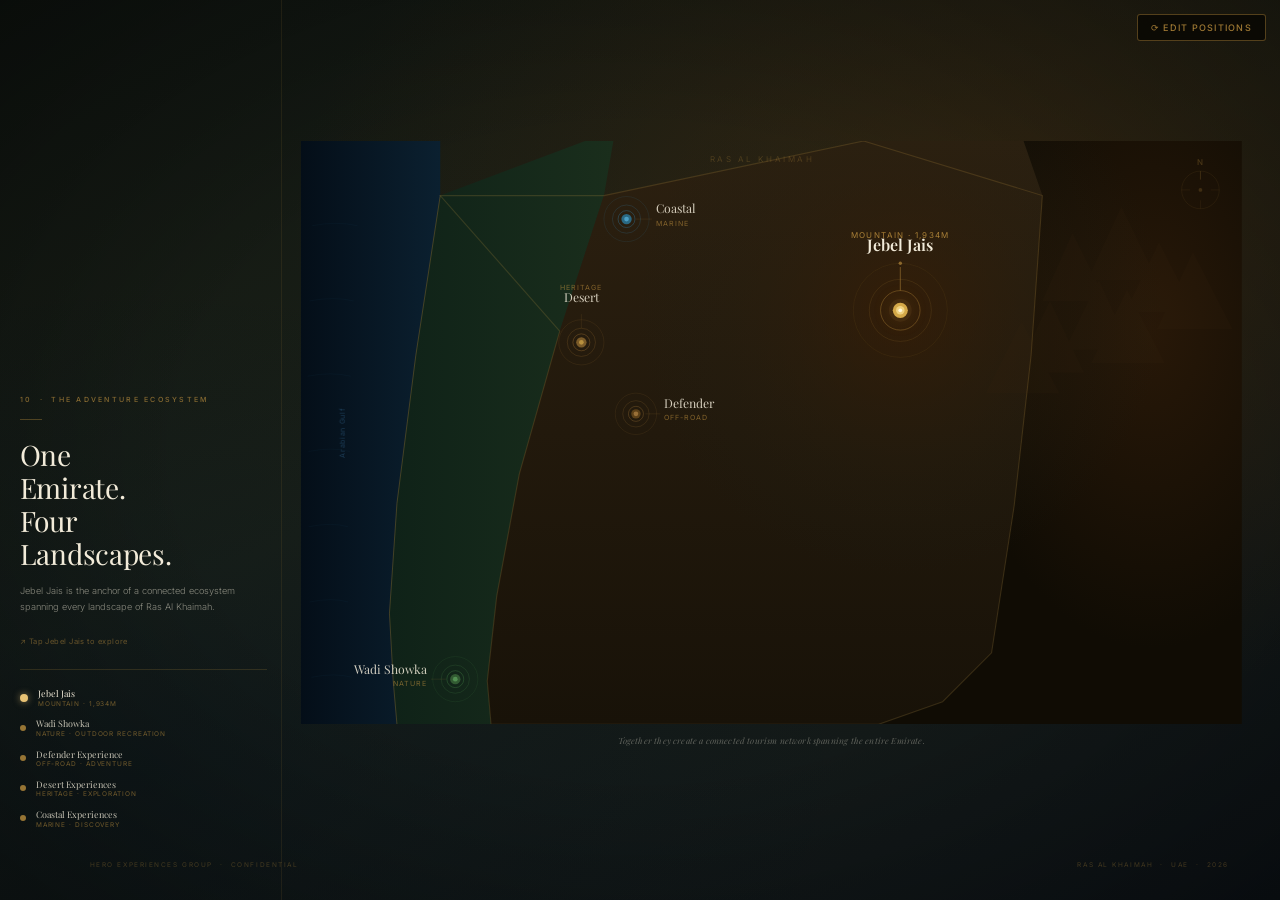
==== sample-slide-10.html @ 0b4989c5 "Slide 10: move map image to background so main branch lines render on top" ====
<!DOCTYPE html>
<html lang="en">
<head>
<meta charset="UTF-8">
<meta name="viewport" content="width=1920">
<title>Slide 10 — The Adventure Ecosystem · Interactive</title>
<link rel="preconnect" href="https://fonts.googleapis.com">
<link href="https://fonts.googleapis.com/css2?family=Playfair+Display:ital,wght@0,400;0,600;1,400&family=Inter:wght@300;400;500&display=swap" rel="stylesheet">
<style>
*, *::before, *::after { box-sizing: border-box; margin: 0; padding: 0; }
:root { --bone:#F2EBD9; --gold:#C49540; --gold-hi:#E8C274; }
html, body { width:100%; height:100%; overflow:hidden; background:#10150D; }

/* ── SLIDE SHELL ── */
.slide {
  position:relative; width:100vw; height:100vh;
  display:grid; grid-template-columns:22% 1fr; overflow:hidden;
}
.slide-bg {
  position:absolute; inset:0;
  background:
    radial-gradient(ellipse at 78% 26%, rgba(70,40,10,.55) 0%, transparent 50%),
    radial-gradient(ellipse at 10% 85%, rgba(6,18,28,.5)   0%, transparent 45%),
    linear-gradient(155deg,#0F1410 0%,#1B2118 45%,#0D1318 100%);
}
.slide-vignette {
  position:absolute; inset:0;
  background:radial-gradient(ellipse at 50% 50%, transparent 50%, rgba(0,0,0,.38) 100%);
  pointer-events:none;
}

/* ── LEFT PANEL ── */
.panel-left {
  position:relative; z-index:3;
  display:flex; flex-direction:column; justify-content:flex-end;
  padding:0 5% 8vh 7%;
  border-right:1px solid rgba(196,149,64,.1);
}
.slide-eyebrow { font:500 clamp(7px,.55vw,10px)/1 'Inter',sans-serif; letter-spacing:.32em; text-transform:uppercase; color:rgba(196,149,64,.65); margin-bottom:clamp(12px,1.8vh,22px); }
.rule { width:22px; height:1px; background:rgba(196,149,64,.35); margin-bottom:clamp(14px,2vh,26px); }
.panel-headline { font:400 clamp(18px,2.2vw,40px)/1.18 'Playfair Display',serif; letter-spacing:-.01em; color:var(--bone); margin-bottom:clamp(10px,1.4vh,18px); }
.panel-body { font:300 clamp(8.5px,.72vw,12.5px)/1.72 'Inter',sans-serif; color:rgba(242,235,217,.52); max-width:220px; margin-bottom:clamp(16px,2.4vh,34px); }
.hint { font:400 clamp(7.5px,.56vw,10.5px)/1.5 'Inter',sans-serif; letter-spacing:.06em; color:rgba(196,149,64,.48); margin-bottom:clamp(16px,2.4vh,32px); transition:opacity .6s; }
.hint.hidden { opacity:0; pointer-events:none; }
.legend { border-top:1px solid rgba(196,149,64,.18); padding-top:clamp(14px,2vh,26px); display:flex; flex-direction:column; gap:clamp(8px,1.2vh,14px); }
.legend-item { display:flex; align-items:center; gap:10px; }
.legend-dot { width:6px; height:6px; border-radius:50%; flex-shrink:0; background:var(--gold); opacity:.75; }
.legend-dot.anchor { width:8px; height:8px; background:var(--gold-hi); box-shadow:0 0 7px rgba(232,194,116,.55); opacity:1; }
.legend-name { font:400 clamp(9px,.68vw,12px)/1.2 'Playfair Display',serif; color:rgba(242,235,217,.82); display:block; }
.legend-sub  { font:400 clamp(6.5px,.48vw,8.5px)/1 'Inter',sans-serif; letter-spacing:.14em; text-transform:uppercase; color:rgba(196,149,64,.55); display:block; margin-top:2px; }
.legend-item.anchor .legend-name { color:var(--bone); }

/* ── MAP PANEL ── */
.panel-map { position:relative; z-index:3; display:flex; flex-direction:column; align-items:center; justify-content:center; padding:2.5vh 3vw 4vh 1.5vw; gap:1.5vh; }
.map-svg { width:100%; height:auto; max-height:86vh; }
.map-caption { font:italic 400 clamp(8.5px,.65vw,12px)/1 'Playfair Display',serif; color:rgba(242,235,217,.35); text-align:center; letter-spacing:.02em; transition:opacity .5s; }
.map-caption.dim { opacity:0; }

/* ── FOOTER ── */
.slide-footer { position:absolute; bottom:3.5vh; left:7%; right:4%; display:flex; justify-content:space-between; z-index:5; }
.footer-meta { font:400 clamp(6.5px,.48vw,9px)/1 'Inter',sans-serif; letter-spacing:.24em; text-transform:uppercase; color:rgba(196,149,64,.3); }

/* ── SVG STATE SYSTEM ── */
.main-line {
  fill:none; stroke-width:1.4; stroke-dasharray:6 9;
  transition:opacity .5s ease; opacity:0; pointer-events:none;
}
#mapSvg[data-state="main"]    .main-line { opacity:1; }
#mapSvg[data-state^="sub"]    .main-line { opacity:.25; }

.sub-line {
  fill:none; stroke:var(--gold); stroke-width:1.2; stroke-dasharray:4 7;
  transition:opacity .4s; opacity:0; pointer-events:none;
}
#mapSvg[data-state="sub-coastal"]  #subg-coastal  .sub-line { opacity:.72; }
#mapSvg[data-state="sub-desert"]   #subg-desert   .sub-line { opacity:.72; }
#mapSvg[data-state="sub-defender"] #subg-defender .sub-line { opacity:.72; }
#mapSvg[data-state="sub-wadi"]     #subg-wadi     .sub-line { opacity:.72; }

.sub-node { opacity:0; transition:opacity .4s; }
#mapSvg[data-state="sub-coastal"]  #snodes-coastal  .sub-node { opacity:1; }
#mapSvg[data-state="sub-desert"]   #snodes-desert   .sub-node { opacity:1; }
#mapSvg[data-state="sub-defender"] #snodes-defender .sub-node { opacity:1; }
#mapSvg[data-state="sub-wadi"]     #snodes-wadi     .sub-node { opacity:1; }

/* Cards revealed via JS-added .revealed class (timed after icons / sub-lines) */
.loc-card { opacity:0; pointer-events:none; transition:opacity .45s ease; overflow:visible; }
.loc-card.revealed { opacity:1; pointer-events:all; }
.act-card { opacity:0; pointer-events:none; transition:opacity .45s ease; overflow:visible; }
.act-card.revealed { opacity:1; pointer-events:all; }

.node { cursor:pointer; }
.node:hover .node-core { filter:brightness(1.3); }

@keyframes pulse-outer { 0%,100%{ r:50; opacity:.08; } 50%{ r:60; opacity:.03; } }
@keyframes pulse-mid   { 0%,100%{ r:33; opacity:.17; } 50%{ r:40; opacity:.09; } }
#mapSvg[data-state="resting"] .jj-pulse-outer { animation:pulse-outer 2.4s ease-in-out infinite; }
#mapSvg[data-state="resting"] .jj-pulse-mid   { animation:pulse-mid   2.4s ease-in-out infinite .35s; }
#mapSvg:not([data-state="resting"]) .jj-pulse-outer,
#mapSvg:not([data-state="resting"]) .jj-pulse-mid { animation:none; }

.map-dim { fill:rgba(0,0,0,0); transition:fill .5s; pointer-events:none; }
#mapSvg[data-state^="sub"] .map-dim { fill:rgba(0,0,0,.16); }

/* ── CARD STYLES ──
   Level-1 loc cards: 165×220 svg units, image 110px
   Level-2 act cards: 140×186 svg units, image 96px
   Both use 3:4 portrait ratio — large image block on top
── */
.card-wrap {
  width:100%; height:100%;
  background:rgba(14,10,5,.92);
  border:1px solid rgba(196,149,64,.2);
  border-radius:3px; overflow:hidden;
  cursor:pointer; display:flex; flex-direction:column;
  backdrop-filter:blur(10px);
  box-shadow:0 6px 32px rgba(0,0,0,.6);
  font-family:'Inter',sans-serif;
}
.card-wrap:hover { border-color:rgba(196,149,64,.5); }
/* Image block — tall, fills ~50% of card */
.card-img {
  width:100%; flex-shrink:0;
  background:linear-gradient(160deg, var(--img-a,#1a2a1a) 0%, var(--img-b,#0a1a2a) 100%);
  position:relative; overflow:hidden;
}
/* Crosshatch texture on placeholder */
.card-img::before {
  content:''; position:absolute; inset:0;
  background:repeating-linear-gradient(
    45deg, rgba(255,255,255,.025) 0, rgba(255,255,255,.025) 1px,
    transparent 1px, transparent 9px
  );
}
.card-img::after {
  content:'IMAGE'; position:absolute; inset:0;
  display:flex; align-items:center; justify-content:center;
  font:500 7px/1 'Inter',sans-serif; letter-spacing:.25em; color:rgba(255,255,255,.12);
}
.card-body { padding:7px 10px 8px; flex:1; display:flex; flex-direction:column; gap:3px; }
.card-title { font:400 11.5px/1.25 'Playfair Display',serif; color:rgba(242,235,217,.92); }
.card-type  { font:500 7px/1 'Inter',sans-serif; letter-spacing:.15em; text-transform:uppercase; color:rgba(196,149,64,.68); }
.card-desc  { font:300 9px/1.55 'Inter',sans-serif; color:rgba(242,235,217,.48); margin-top:3px; flex:1; }

/* Act (sub) cards — same structure, slightly tighter */
.acard-wrap {
  width:100%; height:100%;
  background:rgba(12,8,4,.93);
  border:1px solid rgba(196,149,64,.17);
  border-radius:3px; overflow:hidden;
  display:flex; flex-direction:column;
  cursor:pointer;
  backdrop-filter:blur(10px);
  box-shadow:0 4px 22px rgba(0,0,0,.5);
}
.acard-wrap:hover { border-color:rgba(196,149,64,.44); }
.acard-img {
  width:100%; flex-shrink:0;
  background:linear-gradient(160deg, var(--img-a,#161e16) 0%, var(--img-b,#0c1620) 100%);
  position:relative; overflow:hidden;
}
.acard-img::before {
  content:''; position:absolute; inset:0;
  background:repeating-linear-gradient(
    -45deg, rgba(255,255,255,.02) 0, rgba(255,255,255,.02) 1px,
    transparent 1px, transparent 8px
  );
}
.acard-img::after {
  content:'IMAGE'; position:absolute; inset:0;
  display:flex; align-items:center; justify-content:center;
  font:500 6.5px/1 'Inter',sans-serif; letter-spacing:.25em; color:rgba(255,255,255,.1);
}
.acard-body { padding:6px 9px 7px; flex:1; display:flex; flex-direction:column; gap:2px; }
.acard-title { font:400 10px/1.25 'Playfair Display',serif; color:rgba(242,235,217,.9); }
.acard-sub   { font:300 7px/1 'Inter',sans-serif; letter-spacing:.11em; color:rgba(196,149,64,.58); text-transform:uppercase; }

/* ── EDIT MODE PANEL ── */
.edit-toggle-btn {
  position:fixed; top:14px; right:14px; z-index:9998;
  background:rgba(10,8,4,.88); border:1px solid rgba(196,149,64,.4); border-radius:3px;
  color:rgba(196,149,64,.8); cursor:pointer;
  font:500 9px/1 'Inter',sans-serif; letter-spacing:.14em; text-transform:uppercase;
  padding:8px 13px; backdrop-filter:blur(6px); transition:all .2s;
}
.edit-toggle-btn:hover { background:rgba(196,149,64,.15); color:rgba(196,149,64,1); }
.edit-toggle-btn.active { background:rgba(196,149,64,.22); border-color:rgba(196,149,64,.85); color:rgba(232,194,116,.95); }

.edit-panel {
  position:fixed; bottom:16px; right:16px; z-index:9999;
  width:268px; display:none; flex-direction:column;
  background:rgba(10,7,3,.96); border:1px solid rgba(196,149,64,.3); border-radius:4px;
  box-shadow:0 10px 48px rgba(0,0,0,.75); font-family:'Inter',sans-serif; overflow:hidden;
}
.edit-panel.open { display:flex; }
.ep-head {
  background:rgba(196,149,64,.1); border-bottom:1px solid rgba(196,149,64,.18);
  padding:9px 12px; display:flex; align-items:center; justify-content:space-between;
}
.ep-title { font:500 10px/1 'Inter',sans-serif; letter-spacing:.15em; text-transform:uppercase; color:rgba(196,149,64,.9); }
.ep-close  { background:none; border:none; color:rgba(196,149,64,.5); cursor:pointer; font-size:17px; line-height:1; padding:0; }
.ep-close:hover { color:rgba(196,149,64,1); }
.ep-tabs { display:flex; gap:3px; padding:7px 9px; border-bottom:1px solid rgba(196,149,64,.1); flex-wrap:wrap; }
.ep-tab {
  background:rgba(196,149,64,.07); border:1px solid rgba(196,149,64,.18); border-radius:2px;
  color:rgba(196,149,64,.6); cursor:pointer;
  font:500 8px/1 'Inter',sans-serif; letter-spacing:.1em; text-transform:uppercase;
  padding:5px 8px; transition:all .18s;
}
.ep-tab:hover  { background:rgba(196,149,64,.18); color:rgba(196,149,64,1); }
.ep-tab.active { background:rgba(196,149,64,.22); border-color:rgba(196,149,64,.65); color:rgba(232,194,116,.95); }
.ep-help { padding:5px 12px 0; font:300 8px/1.5 'Inter',sans-serif; color:rgba(196,149,64,.4); }
.ep-list { padding:6px 10px; max-height:210px; overflow-y:auto; display:flex; flex-direction:column; gap:2px; }
.ep-row {
  display:flex; align-items:center; gap:8px; padding:4px 3px;
  border-radius:2px; cursor:grab; transition:background .15s;
}
.ep-row:hover { background:rgba(196,149,64,.07); }
.ep-row.dragging { background:rgba(196,149,64,.14); cursor:grabbing; outline:1px solid rgba(196,149,64,.5); }
.ep-label { font:300 9px/1 'Inter',sans-serif; color:rgba(242,235,217,.65); flex:1; white-space:nowrap; overflow:hidden; text-overflow:ellipsis; }
.ep-xy { font:500 9px/1 'Inter',monospace; color:rgba(232,194,116,.9); background:rgba(196,149,64,.1); border-radius:2px; padding:3px 6px; flex-shrink:0; min-width:90px; text-align:right; }
.ep-row.dragging .ep-xy { color:#FFF6D8; background:rgba(196,149,64,.25); }
.ep-actions { padding:7px 9px; border-top:1px solid rgba(196,149,64,.1); display:flex; gap:5px; }
.ep-btn {
  flex:1; padding:6px; background:rgba(196,149,64,.1); border:1px solid rgba(196,149,64,.28);
  border-radius:2px; color:rgba(196,149,64,.8); cursor:pointer;
  font:500 8px/1 'Inter',sans-serif; letter-spacing:.12em; text-transform:uppercase; transition:all .2s;
}
.ep-btn:hover { background:rgba(196,149,64,.22); color:rgba(196,149,64,1); }
.ep-btn.ok { background:rgba(60,140,60,.18); border-color:rgba(80,200,80,.35); color:rgba(130,220,130,.9); }
/* Show dashed outline on cards in edit mode */
#mapSvg[data-edit="true"] .card-wrap,
#mapSvg[data-edit="true"] .acard-wrap { outline:1px dashed rgba(196,149,64,.35) !important; }

/* ── ICON POPUPS (scale-pop choreography) ── */
.loc-icon { opacity:0; pointer-events:none; overflow:visible; }
.loc-icon .icon-pop {
  transform:scale(0); transform-origin:50% 100%;
  transition:transform .45s cubic-bezier(.34,1.56,.64,1);
}
.loc-icon.popped { opacity:1; pointer-events:all; }
.loc-icon.popped .icon-pop { transform:scale(1); }
/* In sub states, icons stay hidden */
#mapSvg[data-state^="sub"] .loc-icon { opacity:0 !important; pointer-events:none; }
/* In edit mode, force icons full-size & visible for dragging */
#mapSvg[data-edit="true"] .loc-icon .icon-pop { transform:scale(1) !important; }
.icon-pop {
  width:100%; height:100%;
  display:flex; flex-direction:column; align-items:center; gap:5px;
  cursor:pointer; font-family:'Inter',sans-serif;
}
.icon-disc {
  width:62px; height:62px; border-radius:50%;
  background:rgba(12,8,3,.85); border:1px solid rgba(196,149,64,.4);
  box-shadow:0 4px 22px rgba(0,0,0,.55);
  display:flex; align-items:center; justify-content:center;
  overflow:hidden; backdrop-filter:blur(6px);
  transition:border-color .2s, transform .2s;
}
.icon-pop:hover .icon-disc { border-color:rgba(232,194,116,.95); transform:scale(1.06); }
.icon-disc img { width:78%; height:78%; object-fit:contain; }
.icon-disc.placeholder::after {
  content:'?'; font:400 22px 'Playfair Display',serif; color:rgba(196,149,64,.4);
}
.icon-cap {
  font:500 8px/1 'Inter',sans-serif; letter-spacing:.14em; text-transform:uppercase;
  color:rgba(242,235,217,.78); white-space:nowrap; text-shadow:0 1px 4px rgba(0,0,0,.8);
}
</style>
</head>
<body>
<div class="slide">
  <div class="slide-bg"></div>
  <div class="slide-vignette"></div>

  <!-- LEFT PANEL -->
  <div class="panel-left">
    <p class="slide-eyebrow">10 &thinsp;·&thinsp; The Adventure Ecosystem</p>
    <div class="rule"></div>
    <h1 class="panel-headline">One<br>Emirate.<br>Four<br>Landscapes.</h1>
    <p class="panel-body">Jebel Jais is the anchor of a connected ecosystem spanning every landscape of Ras Al Khaimah.</p>
    <p class="hint" id="hint">↗ Tap Jebel Jais to explore</p>
    <div class="legend">
      <div class="legend-item anchor">
        <div class="legend-dot anchor"></div>
        <div><span class="legend-name">Jebel Jais</span><span class="legend-sub">Mountain · 1,934m</span></div>
      </div>
      <div class="legend-item">
        <div class="legend-dot"></div>
        <div><span class="legend-name">Wadi Showka</span><span class="legend-sub">Nature · Outdoor Recreation</span></div>
      </div>
      <div class="legend-item">
        <div class="legend-dot"></div>
        <div><span class="legend-name">Defender Experience</span><span class="legend-sub">Off-Road · Adventure</span></div>
      </div>
      <div class="legend-item">
        <div class="legend-dot"></div>
        <div><span class="legend-name">Desert Experiences</span><span class="legend-sub">Heritage · Exploration</span></div>
      </div>
      <div class="legend-item">
        <div class="legend-dot"></div>
        <div><span class="legend-name">Coastal Experiences</span><span class="legend-sub">Marine · Discovery</span></div>
      </div>
    </div>
  </div>

  <!-- MAP PANEL -->
  <div class="panel-map">
  <!--
    viewBox 0 0 1000 620
    Nodes:  JJ(754,188) · Coastal(118,428) · Desert(348,408) · Defender(530,295) · Wadi(626,490)

    Card placement rules (every card verified against all non-parent node exclusion zones ±50px):
      JJ exclusion:       x:700-808, y:98-238
      Coastal exclusion:  x:68-168,  y:378-478
      Desert exclusion:   x:298-398, y:358-458
      Defender exclusion: x:480-580, y:245-345
      Wadi exclusion:     x:576-676, y:440-540

    Level-1 cards (165×220):
      Coastal  → (140,380)  — left edge x=140 > Coastal ring x=168; right edge 305 < Desert x=298 ✓
      Desert   → (170,290)  — x:170-335, Desert node x=348 > 335 ✓; Coastal node y=428 > 510 ✓
      Defender → (360,200)  — x:360-525, Desert x=348 < 360 ✓; Defender node x=530 > 525 ✓
      Wadi     → (654,410)  — x:654-819, Wadi node x=626 < 654 ✓; JJ y=188 < 410 ✓

    Level-2 cards (140×186) — 2×2 grid per location:
      Coastal:  grid (4,208)+(152,208)+(4,400)+(152,400)   → all x < 298 Desert ✓
      Desert:   d1(4,182) d2(152,182) d3(152,376) d4(4,480)
                d3 x=152>168 clears Coastal ✓; d4 y=480>478 clears Coastal ✓
      Defender: df1(148,88) df2(296,88) df3(148,282) df4(444,282)
                df3 x=148-288, Coastal x=118<148 ✓; df4 x=444-574, Wadi x=626>574 ✓
      Wadi:     w1(660,260) w2(808,260) w3(660,454) w4(808,454)
                w1/w2 y=260 > JJ exclusion y=238 ✓; x=660 > Defender x=580 ✓
  -->
  <svg id="mapSvg" class="map-svg" viewBox="0 0 1000 620"
       xmlns="http://www.w3.org/2000/svg" data-state="resting">
  <defs>
    <filter id="glow-xl" x="-100%" y="-100%" width="300%" height="300%">
      <feGaussianBlur stdDeviation="18" result="b"/>
      <feMerge><feMergeNode in="b"/><feMergeNode in="SourceGraphic"/></feMerge>
    </filter>
    <filter id="glow-lg" x="-70%" y="-70%" width="240%" height="240%">
      <feGaussianBlur stdDeviation="10" result="b"/>
      <feMerge><feMergeNode in="b"/><feMergeNode in="SourceGraphic"/></feMerge>
    </filter>

    <linearGradient id="g-sea" x1="0" y1="0" x2="1" y2="0">
      <stop offset="0%" stop-color="#040E18"/><stop offset="100%" stop-color="#0B2030"/>
    </linearGradient>
    <linearGradient id="g-coast" x1="0" y1="0" x2="1" y2="0">
      <stop offset="0%" stop-color="#0F2218"/><stop offset="100%" stop-color="#1A2E1C"/>
    </linearGradient>
    <linearGradient id="g-desert" x1="0" y1="0" x2="0" y2="1">
      <stop offset="0%" stop-color="#2C2010"/><stop offset="100%" stop-color="#181208"/>
    </linearGradient>
    <radialGradient id="g-mountain" cx="75%" cy="32%" r="55%">
      <stop offset="0%" stop-color="#281808"/><stop offset="100%" stop-color="#100C04"/>
    </radialGradient>
    <radialGradient id="g-jj-glow" cx="637" cy="180" r="280" gradientUnits="userSpaceOnUse">
      <stop offset="0%" stop-color="#3C1E04" stop-opacity=".6"/>
      <stop offset="100%" stop-color="#1B2118" stop-opacity="0"/>
    </radialGradient>

    <linearGradient id="gl-coast"    x1="346" y1="83"  x2="637" y2="180" gradientUnits="userSpaceOnUse">
      <stop offset="0%" stop-color="#C49540" stop-opacity=".2"/><stop offset="100%" stop-color="#C49540" stop-opacity=".76"/>
    </linearGradient>
    <linearGradient id="gl-desert"   x1="298" y1="214" x2="637" y2="180" gradientUnits="userSpaceOnUse">
      <stop offset="0%" stop-color="#C49540" stop-opacity=".24"/><stop offset="100%" stop-color="#C49540" stop-opacity=".76"/>
    </linearGradient>
    <linearGradient id="gl-defender" x1="356" y1="290" x2="637" y2="180" gradientUnits="userSpaceOnUse">
      <stop offset="0%" stop-color="#C49540" stop-opacity=".3"/><stop offset="100%" stop-color="#C49540" stop-opacity=".78"/>
    </linearGradient>
    <linearGradient id="gl-wadi"     x1="164" y1="572" x2="637" y2="180" gradientUnits="userSpaceOnUse">
      <stop offset="0%" stop-color="#C49540" stop-opacity=".26"/><stop offset="100%" stop-color="#C49540" stop-opacity=".78"/>
    </linearGradient>
  </defs>

  <!-- BACKGROUND MAP IMAGE (behind everything) -->
  <image href="Jebel jais map.jpg"
       x="0" y="0" width="1000" height="620"
       preserveAspectRatio="none"/>

  <!-- TERRAIN (drawn over the map — set opacity low or remove once real map is in) -->
  <path d="M 0,0 L 148,0 L 148,58 L 122,228 L 102,385 L 94,502 L 98,574 L 102,620 L 0,620 Z" fill="url(#g-sea)"/>
  <g opacity=".1" stroke="#2A6A90" stroke-width=".6" fill="none">
    <path d="M 12,90  Q 38,85  60,90"/><path d="M  9,170 Q 35,165 56,170"/>
    <path d="M  7,250 Q 32,245 53,250"/><path d="M  8,330 Q 33,325 52,330"/>
    <path d="M  8,410 Q 33,405 50,410"/><path d="M  9,490 Q 34,485 50,490"/>
    <path d="M 11,570 Q 36,565 54,570"/>
  </g>
  <path d="M 148,58 L 302,0 L 332,0 L 322,58 L 275,202 L 232,354 L 208,484 L 198,574 L 202,620 L 102,620 L 98,574 L 94,502 L 102,385 L 122,228 Z" fill="url(#g-coast)"/>
  <path d="M 322,58 L 598,0 L 768,0 L 788,58 L 776,228 L 758,388 L 734,544 L 682,596 L 614,620 L 202,620 L 198,574 L 208,484 L 232,354 L 275,202 L 322,58 Z" fill="url(#g-desert)"/>
  <path d="M 768,0 L 1000,0 L 1000,620 L 614,620 L 682,596 L 734,544 L 758,388 L 776,228 L 788,58 Z" fill="url(#g-mountain)"/>
  <g opacity=".14" fill="#3A2610">
    <polygon points="820,98  788,170 856,170"/><polygon points="872,70  836,148 910,148"/>
    <polygon points="912,108 876,182 950,182"/><polygon points="848,148 812,222 882,222"/>
    <polygon points="796,170 760,246 832,246"/><polygon points="878,158 840,236 918,236"/>
    <polygon points="948,118 910,200 990,200"/><polygon points="766,192 728,268 806,268"/>
  </g>
  <circle cx="637" cy="180" r="280" fill="url(#g-jj-glow)"/>
  <path d="M 148,58 L 322,58 L 598,0 L 788,58 L 776,228 L 758,388 L 734,544 L 682,596 L 614,620 L 202,620 L 198,574 L 208,484 L 232,354 L 275,202 Z"
        fill="none" stroke="rgba(196,149,64,.2)" stroke-width="1.2"/>
  <path d="M 148,58 L 122,228 L 102,385 L 94,502 L 98,574 L 102,620"
        fill="none" stroke="rgba(196,149,64,.3)" stroke-width="1"/>

  <!-- DIM OVERLAY -->
  <rect class="map-dim" x="0" y="0" width="1000" height="620"/>

  <!-- MAIN BRANCH LINES — JJ(637,180) → each node -->
  <g id="mainBranches">
    <path class="main-line" id="line-coastal"  stroke="url(#gl-coast)"    d="M 637,180 C 550,170 433,93  346,83"/>
    <path class="main-line" id="line-desert"   stroke="url(#gl-desert)"   d="M 637,180 C 535,183 400,211 298,214"/>
    <path class="main-line" id="line-defender" stroke="url(#gl-defender)" d="M 637,180 C 553,191 440,279 356,290"/>
    <path class="main-line" id="line-wadi"     stroke="url(#gl-wadi)"     d="M 637,180 C 495,219 306,533 164,572"/>
  </g>

  <!-- SUB-BRANCH PATHS (curved beziers, all verified to clear non-parent nodes) -->

  <!-- Sub-branch curves — new parent positions after map repositioning:
       Coastal(346,83) · Desert(298,214) · Defender(356,290) · Wadi(164,572)
       Entry points = nearest card edge to parent node.
  -->
  <g id="subg-coastal">
    <path class="sub-line" d="M 346,83 C 295,85 228,97  177,99"/>
    <path class="sub-line" d="M 346,83 C 372,88 408,126 434,131"/>
    <path class="sub-line" d="M 346,83 C 307,98 256,215 217,230"/>
    <path class="sub-line" d="M 346,83 C 397,101 466,242 517,260"/>
  </g>
  <g id="subg-desert">
    <path class="sub-line" d="M 298,214 C 259,203 208,117 169,106"/>
    <path class="sub-line" d="M 298,214 C 339,210 393,177 433,173"/>
    <path class="sub-line" d="M 298,214 C 316,227 340,331 358,344"/>
    <path class="sub-line" d="M 298,214 C 257,230 203,358 162,374"/>
  </g>
  <g id="subg-defender">
    <path class="sub-line" d="M 356,290 C 316,288 262,275 222,273"/>
    <path class="sub-line" d="M 356,290 C 401,283 460,229 505,222"/>
    <path class="sub-line" d="M 356,290 C 361,303 368,404 373,417"/>
    <path class="sub-line" d="M 356,290 C 415,302 493,402 551,414"/>
  </g>
  <g id="subg-wadi">
    <path class="sub-line" d="M 164,572 C 137,558 102,445  75,431"/>
    <path class="sub-line" d="M 164,572 C 175,539 189,274 199,241"/>
    <path class="sub-line" d="M 164,572 C 212,564 275,504 323,496"/>
    <path class="sub-line" d="M 164,572 C 236,568 331,532 403,528"/>
  </g>

  <!-- SUB-NODE DOTS (at connection endpoints, colour-coded per location) -->
  <!-- Sub-node dots at card entry points -->
  <g id="snodes-coastal">
    <circle class="sub-node" cx="177" cy="99"  r="4" fill="#4A9EC4"/>
    <circle class="sub-node" cx="434" cy="131" r="4" fill="#4A9EC4"/>
    <circle class="sub-node" cx="217" cy="230" r="4" fill="#4A9EC4"/>
    <circle class="sub-node" cx="517" cy="260" r="4" fill="#4A9EC4"/>
  </g>
  <g id="snodes-desert">
    <circle class="sub-node" cx="169" cy="106" r="4" fill="#B8903E"/>
    <circle class="sub-node" cx="433" cy="173" r="4" fill="#B8903E"/>
    <circle class="sub-node" cx="358" cy="344" r="4" fill="#B8903E"/>
    <circle class="sub-node" cx="162" cy="374" r="4" fill="#B8903E"/>
  </g>
  <g id="snodes-defender">
    <circle class="sub-node" cx="222" cy="273" r="4" fill="#9A7038"/>
    <circle class="sub-node" cx="505" cy="222" r="4" fill="#9A7038"/>
    <circle class="sub-node" cx="373" cy="417" r="4" fill="#9A7038"/>
    <circle class="sub-node" cx="551" cy="414" r="4" fill="#9A7038"/>
  </g>
  <g id="snodes-wadi">
    <circle class="sub-node" cx="75"  cy="431" r="4" fill="#529052"/>
    <circle class="sub-node" cx="199" cy="241" r="4" fill="#529052"/>
    <circle class="sub-node" cx="323" cy="496" r="4" fill="#529052"/>
    <circle class="sub-node" cx="403" cy="528" r="4" fill="#529052"/>
  </g>

  <!-- ═══════════════════════════════════════════════════
       LEVEL-1 LOCATION CARDS  (165×220, image 110px)
       Positions verified clear of all non-parent nodes.
       ═══════════════════════════════════════════════════ -->

  <!-- Coastal: x=140,y=380 → x:140-305 clears Desert(348) ✓, Coastal node x=118<140 ✓ -->
  <foreignObject class="loc-card" id="lcard-coastal" x="108" y="14" width="165" height="220" data-loc="coastal">
    <div xmlns="http://www.w3.org/1999/xhtml" class="card-wrap" style="--img-a:#0D2535;--img-b:#06181E;">
      <div class="card-img" style="height:110px;"></div>
      <div class="card-body">
        <p class="card-title">Coastal Experiences</p>
        <p class="card-type">Marine · Discovery</p>
        <p class="card-desc">Marine adventure, island exploration, and coastal discovery along RAK's shoreline.</p>
      </div>
    </div>
  </foreignObject>

  <!-- Desert: x=170,y=290 → x:170-335, Desert node x=348>335 ✓, Coastal node x=118<170 ✓ -->
  <foreignObject class="loc-card" id="lcard-desert" x="706" y="157" width="165" height="220" data-loc="desert">
    <div xmlns="http://www.w3.org/1999/xhtml" class="card-wrap" style="--img-a:#2A1A08;--img-b:#1A1205;">
      <div class="card-img" style="height:110px;"></div>
      <div class="card-body">
        <p class="card-title">Desert Experiences</p>
        <p class="card-type">Heritage · Exploration</p>
        <p class="card-desc">Ancient heritage and dramatic landscapes combining cultural discovery with adventure.</p>
      </div>
    </div>
  </foreignObject>

  <!-- Defender: x=360,y=200 → x:360-525, Desert x=348<360 ✓, Wadi x=626>525 ✓, JJ x=754>525 ✓ -->
  <foreignObject class="loc-card" id="lcard-defender" x="450" y="250" width="165" height="220" data-loc="defender">
    <div xmlns="http://www.w3.org/1999/xhtml" class="card-wrap" style="--img-a:#1E1408;--img-b:#281A0A;">
      <div class="card-img" style="height:110px;"></div>
      <div class="card-body">
        <p class="card-title">Defender Experience</p>
        <p class="card-type">Off-Road · Adventure</p>
        <p class="card-desc">One of the Middle East's premier off-road destinations built around the Defender.</p>
      </div>
    </div>
  </foreignObject>

  <!-- Wadi: x=654,y=410 → x:654-819, Wadi node x=626<654 ✓, JJ y=188<410 ✓ -->
  <foreignObject class="loc-card" id="lcard-wadi" x="209" y="398" width="165" height="207" data-loc="wadi">
    <div xmlns="http://www.w3.org/1999/xhtml" class="card-wrap" style="--img-a:#0E2010;--img-b:#0A1A0C;">
      <div class="card-img" style="height:110px;"></div>
      <div class="card-body">
        <p class="card-title">Wadi Showka</p>
        <p class="card-type">Nature · Recreation</p>
        <p class="card-desc">A natural sanctuary for hiking, outdoor recreation, and immersive nature experiences.</p>
      </div>
    </div>
  </foreignObject>

  <!-- ═══════════════════════════════════════════════════
       LEVEL-2 ACTIVITY CARDS  (140×186, image 96px)
       2×2 grid per location — all cleared of non-parent nodes.
       ═══════════════════════════════════════════════════ -->

  <!-- COASTAL 2×2 -->
  <g id="scards-coastal">
    <foreignObject class="act-card" id="sc-c1" x="37" y="6" width="140" height="186">
      <div xmlns="http://www.w3.org/1999/xhtml" class="acard-wrap" style="--img-a:#0D2535;--img-b:#06181E;">
        <div class="acard-img" style="height:96px;"></div>
        <div class="acard-body"><p class="acard-title">Coastal Events</p><p class="acard-sub">Signature experiences</p></div>
      </div>
    </foreignObject>
    <foreignObject class="act-card" id="sc-c2" x="434" y="38" width="140" height="186">
      <div xmlns="http://www.w3.org/1999/xhtml" class="acard-wrap" style="--img-a:#0A2030;--img-b:#061820;">
        <div class="acard-img" style="height:96px;"></div>
        <div class="acard-body"><p class="acard-title">Island Exploration</p><p class="acard-sub">Off-shore discovery</p></div>
      </div>
    </foreignObject>
    <foreignObject class="act-card" id="sc-c3" x="147" y="230" width="140" height="186">
      <div xmlns="http://www.w3.org/1999/xhtml" class="acard-wrap" style="--img-a:#061A28;--img-b:#041220;">
        <div class="acard-img" style="height:96px;"></div>
        <div class="acard-body"><p class="acard-title">Marine Adventure</p><p class="acard-sub">Water-based activities</p></div>
      </div>
    </foreignObject>
    <foreignObject class="act-card" id="sc-c4" x="447" y="260" width="140" height="186">
      <div xmlns="http://www.w3.org/1999/xhtml" class="acard-wrap" style="--img-a:#0A2030;--img-b:#081828;">
        <div class="acard-img" style="height:96px;"></div>
        <div class="acard-body"><p class="acard-title">Coastal Discovery</p><p class="acard-sub">Guided exploration</p></div>
      </div>
    </foreignObject>
  </g>

  <!-- DESERT 2×2 -->
  <g id="scards-desert">
    <foreignObject class="act-card" id="sc-d1" x="29" y="13" width="140" height="186">
      <div xmlns="http://www.w3.org/1999/xhtml" class="acard-wrap" style="--img-a:#2A1A08;--img-b:#1A1004;">
        <div class="acard-img" style="height:96px;"></div>
        <div class="acard-body"><p class="acard-title">Heritage Experiences</p><p class="acard-sub">Cultural immersion</p></div>
      </div>
    </foreignObject>
    <foreignObject class="act-card" id="sc-d2" x="433" y="80" width="140" height="186">
      <div xmlns="http://www.w3.org/1999/xhtml" class="acard-wrap" style="--img-a:#281606;--img-b:#180E04;">
        <div class="acard-img" style="height:96px;"></div>
        <div class="acard-body"><p class="acard-title">Desert Exploration</p><p class="acard-sub">Guided off-road</p></div>
      </div>
    </foreignObject>
    <foreignObject class="act-card" id="sc-d3" x="288" y="344" width="140" height="186">
      <div xmlns="http://www.w3.org/1999/xhtml" class="acard-wrap" style="--img-a:#101020;--img-b:#080812;">
        <div class="acard-img" style="height:96px;"></div>
        <div class="acard-body"><p class="acard-title">Stargazing Programmes</p><p class="acard-sub">Dark sky experiences</p></div>
      </div>
    </foreignObject>
    <foreignObject class="act-card" id="sc-d4" x="22" y="281" width="140" height="186">
      <div xmlns="http://www.w3.org/1999/xhtml" class="acard-wrap" style="--img-a:#1A2210;--img-b:#0E1A08;">
        <div class="acard-img" style="height:96px;"></div>
        <div class="acard-body"><p class="acard-title">Conservation Tourism</p><p class="acard-sub">Protected landscapes</p></div>
      </div>
    </foreignObject>
  </g>

  <!-- DEFENDER 2×2 -->
  <g id="scards-defender">
    <foreignObject class="act-card" id="sc-df1" x="82" y="180" width="140" height="186">
      <div xmlns="http://www.w3.org/1999/xhtml" class="acard-wrap" style="--img-a:#201408;--img-b:#140E04;">
        <div class="acard-img" style="height:96px;"></div>
        <div class="acard-body"><p class="acard-title">Defender Driving</p><p class="acard-sub">Official experience</p></div>
      </div>
    </foreignObject>
    <foreignObject class="act-card" id="sc-df2" x="435" y="36" width="140" height="186">
      <div xmlns="http://www.w3.org/1999/xhtml" class="acard-wrap" style="--img-a:#221810;--img-b:#16100A;">
        <div class="acard-img" style="height:96px;"></div>
        <div class="acard-body"><p class="acard-title">Corporate Experiences</p><p class="acard-sub">Team adventures</p></div>
      </div>
    </foreignObject>
    <foreignObject class="act-card" id="sc-df3" x="303" y="417" width="140" height="186">
      <div xmlns="http://www.w3.org/1999/xhtml" class="acard-wrap" style="--img-a:#1E1206;--img-b:#120C04;">
        <div class="acard-img" style="height:96px;"></div>
        <div class="acard-body"><p class="acard-title">Training & Certification</p><p class="acard-sub">Professional courses</p></div>
      </div>
    </foreignObject>
    <foreignObject class="act-card" id="sc-df4" x="551" y="321" width="140" height="186">
      <div xmlns="http://www.w3.org/1999/xhtml" class="acard-wrap" style="--img-a:#1C1408;--img-b:#100E06;">
        <div class="acard-img" style="height:96px;"></div>
        <div class="acard-body"><p class="acard-title">Vehicle Launch Events</p><p class="acard-sub">Automotive tourism</p></div>
      </div>
    </foreignObject>
  </g>

  <!-- WADI 2×2 -->
  <g id="scards-wadi">
    <foreignObject class="act-card" id="sc-w1" x="5" y="245" width="140" height="186">
      <div xmlns="http://www.w3.org/1999/xhtml" class="acard-wrap" style="--img-a:#0E2010;--img-b:#081408;">
        <div class="acard-img" style="height:96px;"></div>
        <div class="acard-body">
          <p class="acard-title">Mountain Heritage Camp</p>
          <p class="acard-sub">Overnight stays</p>
        </div>
      </div>
    </foreignObject>
    <foreignObject class="act-card" id="sc-w2" x="129" y="55" width="140" height="186">
      <div xmlns="http://www.w3.org/1999/xhtml" class="acard-wrap" style="--img-a:#0C1E0E;--img-b:#071208;">
        <div class="acard-img" style="height:96px;"></div>
        <div class="acard-body"><p class="acard-title">Hiking & Trail Networks</p><p class="acard-sub">Guided treks</p></div>
      </div>
    </foreignObject>
    <foreignObject class="act-card" id="sc-w3" x="253" y="310" width="140" height="186">
      <div xmlns="http://www.w3.org/1999/xhtml" class="acard-wrap" style="--img-a:#121E10;--img-b:#0A1608;">
        <div class="acard-img" style="height:96px;"></div>
        <div class="acard-body">
          <p class="acard-title">School Programmes</p>
          <p class="acard-sub">Youth adventure</p>
        </div>
      </div>
    </foreignObject>
    <foreignObject class="act-card" id="sc-w4" x="403" y="447" width="140" height="162">
      <div xmlns="http://www.w3.org/1999/xhtml" class="acard-wrap" style="--img-a:#0E1E12;--img-b:#08140A;">
        <div class="acard-img" style="height:80px;"></div>
        <div class="acard-body">
          <p class="acard-title">Wellness Retreats</p>
          <p class="acard-sub">Nature therapy</p>
        </div>
      </div>
    </foreignObject>
  </g>

  <!-- ═══════════════════════════════════════════════════
       ICON POPUPS — shown in resting state, near each node.
       Editable via the "Icons" tab (drag like cards).
       Width 84, disc 62 → icon centre = x+42.
       ═══════════════════════════════════════════════════ -->
  <g id="iconLayer">
    <!-- JJ node(637,180) → icon centred above, centre(637,96) → x=595,y=66 -->
    <foreignObject class="loc-icon" id="icon-jj" x="671" y="149" width="84" height="100">
      <div xmlns="http://www.w3.org/1999/xhtml" class="icon-pop">
        <div class="icon-disc"><img src="assets/images/icon/jebel ali.png" alt="Jebel Jais"/></div>
        <div class="icon-cap">Jebel Jais</div>
      </div>
    </foreignObject>
    <!-- Coastal node(346,83) → icon to the right, centre(420,83) → x=378,y=53 -->
    <foreignObject class="loc-icon" id="icon-coastal" x="255" y="29" width="84" height="100">
      <div xmlns="http://www.w3.org/1999/xhtml" class="icon-pop">
        <div class="icon-disc"><img src="assets/images/icon/Al marjan.png" alt="Coastal"/></div>
        <div class="icon-cap">Coastal</div>
      </div>
    </foreignObject>
    <!-- Desert node(298,214) → icon above, centre(298,150) → x=256,y=120 -->
    <foreignObject class="loc-icon" id="icon-desert" x="203" y="184" width="84" height="100">
      <div xmlns="http://www.w3.org/1999/xhtml" class="icon-pop">
        <div class="icon-disc"><img src="assets/images/icon/desert experience.png" alt="Desert"/></div>
        <div class="icon-cap">Desert</div>
      </div>
    </foreignObject>
    <!-- Defender node(356,290) → icon below, centre(356,356) → x=314,y=326 — no icon yet -->
    <foreignObject class="loc-icon" id="icon-defender" x="357" y="295" width="84" height="100">
      <div xmlns="http://www.w3.org/1999/xhtml" class="icon-pop">
        <div class="icon-disc placeholder"></div>
        <div class="icon-cap">Defender</div>
      </div>
    </foreignObject>
    <!-- Wadi node(164,572) → icon above, centre(164,508) → x=122,y=478 -->
    <foreignObject class="loc-icon" id="icon-wadi" x="122" y="473" width="84" height="100">
      <div xmlns="http://www.w3.org/1999/xhtml" class="icon-pop">
        <div class="icon-disc"><img src="assets/images/icon/Wadi Shoka.png" alt="Wadi Showka"/></div>
        <div class="icon-cap">Wadi Showka</div>
      </div>
    </foreignObject>
  </g>

  <!-- ═══════════════════════════════════════════════════
       INTERACTIVE NODES (rendered last = on top of cards)
       ═══════════════════════════════════════════════════ -->

  <!-- Jebel Jais visual→(637,180) via translate(-117,-8) on base(754,188) -->
  <g class="node" id="node-jj" data-node="jj" transform="translate(-117,-8)">
    <circle class="jj-pulse-outer" cx="754" cy="188" r="50" fill="none" stroke="rgba(196,149,64,.08)" stroke-width="1"/>
    <circle class="jj-pulse-mid"   cx="754" cy="188" r="33" fill="none" stroke="rgba(196,149,64,.17)" stroke-width=".8"/>
    <circle cx="754" cy="188" r="21"  fill="none" stroke="rgba(196,149,64,.36)" stroke-width="1"/>
    <circle cx="754" cy="188" r="12"  fill="#C49540" opacity=".12" filter="url(#glow-lg)"/>
    <circle class="node-core" cx="754" cy="188" r="8"   fill="#D4A848"/>
    <circle cx="754" cy="188" r="4.5" fill="#F0D280"/>
    <circle cx="754" cy="188" r="2"   fill="#FFF6D8"/>
    <line x1="754" y1="167" x2="754" y2="142" stroke="#C49540" stroke-width=".8" opacity=".62"/>
    <circle cx="754" cy="138" r="1.8" fill="rgba(196,149,64,.62)"/>
    <text text-anchor="middle" x="754" y="125" font-family="'Playfair Display',serif" font-size="17" font-weight="600" fill="#F2EBD9">Jebel Jais</text>
    <text text-anchor="middle" x="754" y="111" font-family="'Inter',sans-serif" font-size="8.5" fill="rgba(196,149,64,.82)" letter-spacing=".17em">MOUNTAIN · 1,934M</text>
  </g>

  <!-- Coastal visual→(346,83) via translate(228,-345) on base(118,428) -->
  <g class="node" id="node-coastal" data-node="coastal" transform="translate(228,-345)">
    <circle cx="118" cy="428" r="24" fill="none" stroke="rgba(58,136,180,.13)" stroke-width="1"/>
    <circle cx="118" cy="428" r="15" fill="none" stroke="rgba(58,136,180,.26)" stroke-width=".8"/>
    <circle cx="118" cy="428" r="9"  fill="none" stroke="rgba(58,136,180,.44)" stroke-width=".8"/>
    <circle class="node-core" cx="118" cy="428" r="5.5" fill="#2A6882"/>
    <circle cx="118" cy="428" r="2.5" fill="#4A9EC4"/>
    <line x1="128" y1="428" x2="145" y2="428" stroke="rgba(196,149,64,.2)" stroke-width=".6"/>
    <text x="149" y="422" font-family="'Playfair Display',serif" font-size="13" fill="rgba(242,235,217,.85)">Coastal</text>
    <text x="149" y="435" font-family="'Inter',sans-serif" font-size="7.5" fill="rgba(196,149,64,.58)" letter-spacing=".14em">MARINE</text>
  </g>

  <!-- Desert visual→(298,214) via translate(-50,-194) on base(348,408) -->
  <g class="node" id="node-desert" data-node="desert" transform="translate(-50,-194)">
    <circle cx="348" cy="408" r="24" fill="none" stroke="rgba(180,128,58,.13)" stroke-width="1"/>
    <circle cx="348" cy="408" r="15" fill="none" stroke="rgba(180,128,58,.26)" stroke-width=".8"/>
    <circle cx="348" cy="408" r="9"  fill="none" stroke="rgba(180,128,58,.44)" stroke-width=".8"/>
    <circle class="node-core" cx="348" cy="408" r="5.5" fill="#7A5A28"/>
    <circle cx="348" cy="408" r="2.5" fill="#B8903E"/>
    <line x1="348" y1="393" x2="348" y2="378" stroke="rgba(196,149,64,.2)" stroke-width=".6"/>
    <text text-anchor="middle" x="348" y="365" font-family="'Playfair Display',serif" font-size="13" fill="rgba(242,235,217,.85)">Desert</text>
    <text text-anchor="middle" x="348" y="352" font-family="'Inter',sans-serif" font-size="7.5" fill="rgba(196,149,64,.58)" letter-spacing=".14em">HERITAGE</text>
  </g>

  <!-- Defender visual→(356,290) via translate(-174,-5) on base(530,295) -->
  <g class="node" id="node-defender" data-node="defender" transform="translate(-174,-5)">
    <circle cx="530" cy="295" r="22" fill="none" stroke="rgba(160,118,58,.13)" stroke-width="1"/>
    <circle cx="530" cy="295" r="14" fill="none" stroke="rgba(160,118,58,.26)" stroke-width=".8"/>
    <circle cx="530" cy="295" r="8"  fill="none" stroke="rgba(160,118,58,.44)" stroke-width=".8"/>
    <circle class="node-core" cx="530" cy="295" r="5"  fill="#5C4018"/>
    <circle cx="530" cy="295" r="2.5" fill="#9A7038"/>
    <line x1="540" y1="295" x2="556" y2="295" stroke="rgba(196,149,64,.2)" stroke-width=".6"/>
    <text x="560" y="289" font-family="'Playfair Display',serif" font-size="13" fill="rgba(242,235,217,.85)">Defender</text>
    <text x="560" y="302" font-family="'Inter',sans-serif" font-size="7.5" fill="rgba(196,149,64,.58)" letter-spacing=".14em">OFF-ROAD</text>
  </g>

  <!-- Wadi visual→(164,572) via translate(-462,82) on base(626,490) -->
  <g class="node" id="node-wadi" data-node="wadi" transform="translate(-462,82)">
    <circle cx="626" cy="490" r="24" fill="none" stroke="rgba(78,142,78,.13)" stroke-width="1"/>
    <circle cx="626" cy="490" r="15" fill="none" stroke="rgba(78,142,78,.26)" stroke-width=".8"/>
    <circle cx="626" cy="490" r="9"  fill="none" stroke="rgba(78,142,78,.44)" stroke-width=".8"/>
    <circle class="node-core" cx="626" cy="490" r="5.5" fill="#325A32"/>
    <circle cx="626" cy="490" r="2.5" fill="#529052"/>
    <line x1="616" y1="490" x2="600" y2="490" stroke="rgba(196,149,64,.2)" stroke-width=".6"/>
    <text text-anchor="end" x="596" y="484" font-family="'Playfair Display',serif" font-size="13" fill="rgba(242,235,217,.85)">Wadi Showka</text>
    <text text-anchor="end" x="596" y="497" font-family="'Inter',sans-serif" font-size="7.5" fill="rgba(196,149,64,.58)" letter-spacing=".14em">NATURE</text>
  </g>

  <!-- DECORATIVE -->
  <g transform="translate(956,52)" opacity=".4">
    <circle r="20" fill="none" stroke="rgba(196,149,64,.36)" stroke-width=".6"/>
    <circle r="2"  fill="rgba(196,149,64,.52)"/>
    <line x1="0" y1="-20" x2="0" y2="-11" stroke="rgba(196,149,64,.68)" stroke-width=".8"/>
    <line x1="0" y1=" 11" x2="0" y2=" 20" stroke="rgba(196,149,64,.34)" stroke-width=".6"/>
    <line x1="-20" y1="0" x2="-11" y2="0" stroke="rgba(196,149,64,.34)" stroke-width=".6"/>
    <line x1=" 11" y1="0" x2=" 20" y2="0" stroke="rgba(196,149,64,.34)" stroke-width=".6"/>
    <text text-anchor="middle" x="0" y="-26" font-family="'Inter',sans-serif" font-size="8.5" font-weight="500" fill="rgba(196,149,64,.7)" letter-spacing=".08em">N</text>
  </g>
  <text x="490" y="22" text-anchor="middle" font-family="'Inter',sans-serif" font-size="8.5" fill="rgba(196,149,64,.25)" letter-spacing=".32em">RAS AL KHAIMAH</text>
  <text x="46" y="310" text-anchor="middle" font-family="'Inter',sans-serif" font-size="7.5" fill="rgba(58,120,168,.38)" letter-spacing=".1em" transform="rotate(-90,46,310)">Arabian Gulf</text>

  </svg>

  <p class="map-caption" id="mapCaption">
    Together they create a connected tourism network spanning the entire Emirate.
  </p>
  </div>

  <div class="slide-footer">
    <span class="footer-meta">Hero Experiences Group &nbsp;·&nbsp; Confidential</span>
    <span class="footer-meta">Ras Al Khaimah &nbsp;·&nbsp; UAE &nbsp;·&nbsp; 2026</span>
  </div>
</div>

<!-- ── EDIT POSITION PANEL ── -->
<button class="edit-toggle-btn" id="editToggle">⟳ Edit positions</button>

<div class="edit-panel" id="editPanel">
  <div class="ep-head">
    <span class="ep-title">Card Editor</span>
    <button class="ep-close" id="editClose" title="Close">×</button>
  </div>
  <div class="ep-tabs" id="epTabs">
    <button class="ep-tab active" data-group="Nodes">Nodes</button>
    <button class="ep-tab" data-group="Icons">Icons</button>
    <button class="ep-tab" data-group="L1">Level 1</button>
    <button class="ep-tab" data-group="coastal">Coastal</button>
    <button class="ep-tab" data-group="desert">Desert</button>
    <button class="ep-tab" data-group="defender">Defender</button>
    <button class="ep-tab" data-group="wadi">Wadi</button>
  </div>
  <p class="ep-help" id="epHelp">Drag a node dot on the map. Branch lines update live.</p>
  <div class="ep-list" id="epList"></div>
  <div class="ep-actions">
    <button class="ep-btn" id="epCopy">Copy positions</button>
    <button class="ep-btn" id="epReset">Reset group</button>
  </div>
</div>

<script>
(function () {
  const svg     = document.getElementById('mapSvg');
  const hint    = document.getElementById('hint');
  const caption = document.getElementById('mapCaption');

  /* Init stroke-dash animation on all animated paths */
  svg.querySelectorAll('.main-line, .sub-line').forEach(p => {
    const len = p.getTotalLength();
    p.style.strokeDasharray  = len;
    p.style.strokeDashoffset = len;
  });
  svg.querySelectorAll('.main-line').forEach(p => {
    p.style.transition = 'stroke-dashoffset .9s cubic-bezier(.4,0,.2,1) var(--mdel,0ms), opacity .5s ease';
  });
  svg.querySelectorAll('.sub-line').forEach(p => {
    p.style.transition = 'stroke-dashoffset .6s cubic-bezier(.4,0,.2,1) var(--del,0ms), opacity .4s ease';
  });

  /* ── Choreography timing (ms) ── */
  const T_JJ_POP      = 500;   // JJ icon scale-up before lines start
  const LINE_STAGGER  = 120;   // delay between each branch line
  const LINE_DRAW     = 900;   // single line draw duration
  const LOC_STAGGER   = 110;   // delay between each location icon/card
  const CARD_AFTER_IC = 320;   // card appears this long after its own icon
  const SUB_STAGGER   = 75;    // delay between each sub-line
  const SUB_DRAW      = 600;   // sub-line draw duration

  const LOCS = ['coastal','desert','defender','wadi'];

  /* Track choreography timers so they can be cancelled on a new action */
  let choreoTimers = [];
  function choreoTimer(fn, ms) { choreoTimers.push(setTimeout(fn, ms)); }
  function clearChoreo() { choreoTimers.forEach(clearTimeout); choreoTimers = []; }

  /* Icon helpers */
  function popIcon(id)     { document.getElementById('icon-' + id)?.classList.add('popped'); }
  function unpopAllIcons() { ['jj', ...LOCS].forEach(id => document.getElementById('icon-' + id)?.classList.remove('popped')); }

  /* Card helpers */
  function revealCard(id)  { document.getElementById(id)?.classList.add('revealed'); }
  function hideAllCards()  { svg.querySelectorAll('.loc-card.revealed, .act-card.revealed').forEach(c => c.classList.remove('revealed')); }

  /* Line helpers */
  function collapseLines(sel) {
    svg.querySelectorAll(sel).forEach(l => { l.style.strokeDashoffset = l.getTotalLength(); });
  }

  /* State machine */
  let state = 'resting';

  function setState(next, opts) {
    opts = opts || {};
    clearChoreo();
    state = next;
    svg.setAttribute('data-state', next);

    if (next === 'resting') {
      hint.classList.remove('hidden');
      caption.classList.remove('dim');
      unpopAllIcons();
      hideAllCards();
      collapseLines('.main-line, .sub-line');
    }

    if (next === 'main') {
      hint.classList.add('hidden');
      caption.classList.add('dim');
      hideAllCards();
      collapseLines('.sub-line');

      if (opts.choreograph) {
        // 1) JJ icon pops from the node
        collapseLines('.main-line');
        unpopAllIcons();
        popIcon('jj');

        // 2) after the pop, branch lines draw (staggered via --mdel)
        svg.querySelectorAll('.main-line').forEach((l, i) => {
          choreoTimer(() => {
            l.style.setProperty('--mdel', '0ms');
            l.style.strokeDashoffset = 0;
          }, T_JJ_POP + i * LINE_STAGGER);
        });

        // 3) after lines finish: each location icon pops, then its card
        const linesEnd = T_JJ_POP + (LOCS.length - 1) * LINE_STAGGER + LINE_DRAW;
        LOCS.forEach((loc, i) => {
          choreoTimer(() => popIcon(loc),                       linesEnd + i * LOC_STAGGER);
          choreoTimer(() => revealCard('lcard-' + loc),         linesEnd + i * LOC_STAGGER + CARD_AFTER_IC);
        });
      } else {
        // Immediate (returning from a sub view) — everything shown at once
        svg.querySelectorAll('.main-line').forEach(l => { l.style.setProperty('--mdel','0ms'); l.style.strokeDashoffset = 0; });
        popIcon('jj');
        LOCS.forEach(loc => { popIcon(loc); revealCard('lcard-' + loc); });
      }
    }

    if (next.startsWith('sub-')) {
      caption.classList.add('dim');
      hideAllCards();
      const id = next.replace('sub-', '');

      // Draw this location's sub-lines (staggered)
      const grp = svg.querySelector('#subg-' + id);
      if (grp) grp.querySelectorAll('.sub-line').forEach((l, i) => {
        l.style.setProperty('--del', (i * SUB_STAGGER) + 'ms');
        l.style.strokeDashoffset = 0;
      });
      // Collapse the other groups' sub-lines
      LOCS.filter(x => x !== id).forEach(x => {
        const g = svg.querySelector('#subg-' + x);
        if (g) g.querySelectorAll('.sub-line').forEach(l => { l.style.strokeDashoffset = l.getTotalLength(); });
      });

      // After the sub-line animation completes, reveal the sub-cards (staggered)
      const subEnd = (4 - 1) * SUB_STAGGER + SUB_DRAW;
      const cards = svg.querySelectorAll('#scards-' + id + ' .act-card');
      cards.forEach((c, i) => choreoTimer(() => c.classList.add('revealed'), subEnd + i * 90));
    }
  }

  /* Click: Jebel Jais node → choreographed reveal */
  document.getElementById('node-jj').addEventListener('click', e => {
    if (editMode) return;
    e.stopPropagation();
    if (state === 'resting') setState('main', {choreograph:true});
    else setState('main');            // from sub: snap back to main
  });

  /* Click: location nodes and their level-1 cards → drill in */
  LOCS.forEach(id => {
    const handler = e => {
      if (editMode) return;
      e.stopPropagation();
      if (state === 'main' || state.startsWith('sub-')) setState('sub-' + id);
    };
    document.getElementById('node-' + id).addEventListener('click', handler);
    const card = document.getElementById('lcard-' + id);
    if (card) card.addEventListener('click', handler);
  });

  /* Click: JJ icon (after it has popped) → also drills nothing; location icons → drill in */
  document.getElementById('icon-jj')?.addEventListener('click', e => {
    if (editMode) return;
    e.stopPropagation();
    if (state === 'resting') setState('main', {choreograph:true});
  });
  LOCS.forEach(id => {
    document.getElementById('icon-' + id)?.addEventListener('click', e => {
      if (editMode) return;
      e.stopPropagation();
      if (state === 'main') setState('sub-' + id);
    });
  });

  /* Click background: sub→main, main→resting */
  svg.addEventListener('click', () => {
    if (editMode) return;
    if (state.startsWith('sub-')) setState('main');
    else if (state === 'main')    setState('resting');
  });

  /* Keyboard */
  document.addEventListener('keydown', e => {
    if (e.key === 'Escape') {
      if (editMode) { exitEdit(); return; }
      if (state.startsWith('sub-')) setState('main');
      else if (state === 'main')    setState('resting');
    }
    if ((e.key === 'Enter' || e.key === ' ') && state === 'resting' && !editMode)
      setState('main', {choreograph:true});
  });

  // ── EDIT MODE ─────────────────────────────────────────────────────────
  const GROUPS = {
    /* Node positions — base coords baked into SVG; drag uses transform offset */
    'Nodes': [
      {id:'node-jj',       label:'Jebel Jais',  base:{x:754, y:188}},
      {id:'node-coastal',  label:'Coastal',     base:{x:118, y:428}},
      {id:'node-desert',   label:'Desert',      base:{x:348, y:408}},
      {id:'node-defender', label:'Defender',    base:{x:530, y:295}},
      {id:'node-wadi',     label:'Wadi Showka', base:{x:626, y:490}},
    ],
    /* Icon popups — drag updates x/y attributes */
    'Icons': [
      {id:'icon-jj',       label:'Jebel Jais icon'},
      {id:'icon-coastal',  label:'Coastal icon'   },
      {id:'icon-desert',   label:'Desert icon'    },
      {id:'icon-defender', label:'Defender icon'  },
      {id:'icon-wadi',     label:'Wadi icon'      },
    ],
    /* Card groups — drag updates x/y attributes */
    'L1': [
      {id:'lcard-coastal',  label:'Coastal card' },
      {id:'lcard-desert',   label:'Desert card'  },
      {id:'lcard-defender', label:'Defender card'},
      {id:'lcard-wadi',     label:'Wadi card'    },
    ],
    'coastal':  [
      {id:'sc-c1',label:'Coastal Events'   }, {id:'sc-c2',label:'Island Exploration'},
      {id:'sc-c3',label:'Marine Adventure' }, {id:'sc-c4',label:'Coastal Discovery' },
    ],
    'desert': [
      {id:'sc-d1',label:'Heritage Exp.'   }, {id:'sc-d2',label:'Desert Exploration'},
      {id:'sc-d3',label:'Stargazing'      }, {id:'sc-d4',label:'Conservation Tour.'  },
    ],
    'defender': [
      {id:'sc-df1',label:'Defender Driving'}, {id:'sc-df2',label:'Corporate Exp.'   },
      {id:'sc-df3',label:'Training & Cert.'}, {id:'sc-df4',label:'Vehicle Launch'   },
    ],
    'wadi': [
      {id:'sc-w1',label:'Heritage Camp'  }, {id:'sc-w2',label:'Hiking & Trails'},
      {id:'sc-w3',label:'School Progs.'  }, {id:'sc-w4',label:'Wellness Retreats'},
    ],
  };

  // Snapshot original card + icon positions for reset
  const origPos = {};
  document.querySelectorAll('.loc-card, .act-card, .loc-icon').forEach(el => {
    if (el.id) origPos[el.id] = { x: el.getAttribute('x'), y: el.getAttribute('y') };
  });

  // Node transform offsets (dx, dy relative to baked-in base).
  // Initialised to the transforms already applied in the SVG so the
  // editor reports the true visual position of each node.
  const nodeOffsets = {
    'node-jj':       {dx:-117, dy:-8 },
    'node-coastal':  {dx: 228, dy:-345},
    'node-desert':   {dx:-50,  dy:-194},
    'node-defender': {dx:-174, dy:-5 },
    'node-wadi':     {dx:-462, dy: 82},
  };

  let editMode   = false;
  let editGroup  = 'Nodes';   // start on Nodes tab
  let dragging   = null;
  let dragId     = null;
  let dragOffset = {x:0, y:0};

  const editToggle = document.getElementById('editToggle');
  const editPanel  = document.getElementById('editPanel');
  const epList     = document.getElementById('epList');
  const epHelp     = document.getElementById('epHelp');

  const HELP = {
    'Nodes':    'Drag a node dot. Branch lines update live.',
    'Icons':    'Drag an icon popup to reposition it.',
    'L1':       'Drag a Level-1 card on the map.',
    'coastal':  'Drag a Coastal sub-card.',
    'desert':   'Drag a Desert sub-card.',
    'defender': 'Drag a Defender sub-card.',
    'wadi':     'Drag a Wadi sub-card.',
  };

  /* Convert mouse event → SVG coordinate space */
  function svgPt(e) {
    const r = svg.getBoundingClientRect();
    return {
      x: (e.clientX - r.left) / r.width  * 1000,
      y: (e.clientY - r.top)  / r.height * 620,
    };
  }

  /* Actual node position (base + current offset) */
  function getNodePos(id) {
    const item = GROUPS['Nodes'].find(i => i.id === id);
    const off  = nodeOffsets[id] || {dx:0, dy:0};
    return { x: item.base.x + off.dx, y: item.base.y + off.dy };
  }

  /* Redraw main branch lines using current node positions */
  function updateBranchLines() {
    const jj = getNodePos('node-jj');
    ['coastal','desert','defender','wadi'].forEach(loc => {
      const n  = getNodePos('node-' + loc);
      const ln = document.getElementById('line-' + loc);
      if (!ln) return;
      // Simple cubic bezier — keeps the organic curve feel
      const cp1x = Math.round(jj.x + (n.x - jj.x) * 0.3);
      const cp1y = Math.round(jj.y + (n.y - jj.y) * 0.1);
      const cp2x = Math.round(jj.x + (n.x - jj.x) * 0.7);
      const cp2y = Math.round(jj.y + (n.y - jj.y) * 0.9);
      ln.setAttribute('d',
        `M ${jj.x},${jj.y} C ${cp1x},${cp1y} ${cp2x},${cp2y} ${n.x},${n.y}`);
      // Re-measure for dash animation
      const len = ln.getTotalLength();
      ln.style.strokeDasharray  = len;
      ln.style.strokeDashoffset = 0; // keep visible in edit mode
    });
  }

  /* Build the coordinate list in the panel */
  function buildPanel() {
    epList.innerHTML = '';
    if (epHelp) epHelp.textContent = HELP[editGroup] || '';

    GROUPS[editGroup].forEach(item => {
      const row = document.createElement('div');
      row.className = 'ep-row';
      row.dataset.id = item.id;
      let x, y;
      if (editGroup === 'Nodes') {
        const p = getNodePos(item.id);
        x = p.x; y = p.y;
      } else {
        const el = document.getElementById(item.id);
        if (!el) return;
        x = Math.round(parseFloat(el.getAttribute('x')));
        y = Math.round(parseFloat(el.getAttribute('y')));
      }
      row.innerHTML =
        `<span class="ep-label">${item.label}</span>
         <span class="ep-xy" id="xy-${item.id}">x=${x} y=${y}</span>`;
      epList.appendChild(row);
    });
  }

  function refreshXY(id) {
    const el = document.getElementById(id);
    const xy = document.getElementById('xy-' + id);
    if (el && xy)
      xy.textContent =
        `x=${Math.round(parseFloat(el.getAttribute('x')))} y=${Math.round(parseFloat(el.getAttribute('y')))}`;
  }

  function refreshNodeXY(id) {
    const p  = getNodePos(id);
    const xy = document.getElementById('xy-' + id);
    if (xy) xy.textContent = `x=${p.x} y=${p.y}`;
  }

  /* Show/hide cards + icons for the active group */
  function showGroup(group) {
    document.querySelectorAll('.loc-card, .act-card, .loc-icon').forEach(el => {
      el.style.opacity      = '0';
      el.style.pointerEvents = 'none';
    });
    if (group !== 'Nodes') {
      GROUPS[group].forEach(item => {
        const el = document.getElementById(item.id);
        if (el) { el.style.opacity = '0.95'; el.style.pointerEvents = 'all'; }
      });
    }
  }

  function setGroup(group) {
    editGroup = group;
    document.querySelectorAll('.ep-tab').forEach(t =>
      t.classList.toggle('active', t.dataset.group === group));
    showGroup(group);
    buildPanel();
  }

  function enterEdit() {
    editMode = true;
    editToggle.classList.add('active');
    editToggle.textContent = '✓ Done editing';
    editPanel.classList.add('open');
    svg.setAttribute('data-edit', 'true');
    setState('main');
    setGroup(editGroup);
  }

  function exitEdit() {
    editMode = false;
    editToggle.classList.remove('active');
    editToggle.textContent = '⟳ Edit positions';
    editPanel.classList.remove('open');
    svg.removeAttribute('data-edit');
    document.querySelectorAll('.loc-card, .act-card, .loc-icon').forEach(el => {
      el.style.opacity = '';
      el.style.pointerEvents = '';
    });
  }

  editToggle.addEventListener('click', () => editMode ? exitEdit() : enterEdit());
  document.getElementById('editClose').addEventListener('click', exitEdit);

  document.getElementById('epTabs').addEventListener('click', e => {
    const tab = e.target.closest('.ep-tab');
    if (tab) setGroup(tab.dataset.group);
  });

  /* Copy positions to clipboard */
  document.getElementById('epCopy').addEventListener('click', function () {
    const lines = ['// ' + editGroup + ' positions'];
    if (editGroup === 'Nodes') {
      GROUPS['Nodes'].forEach(item => {
        const p = getNodePos(item.id);
        lines.push(`${item.id}: x=${p.x}, y=${p.y}`);
      });
    } else {
      GROUPS[editGroup].forEach(item => {
        const el = document.getElementById(item.id);
        if (!el) return;
        lines.push(`${item.id}: x=${Math.round(parseFloat(el.getAttribute('x')))}, y=${Math.round(parseFloat(el.getAttribute('y')))}`);
      });
    }
    navigator.clipboard.writeText(lines.join('\n'))
      .then(() => {
        this.textContent = '✓ Copied!'; this.classList.add('ok');
        setTimeout(() => { this.textContent = 'Copy positions'; this.classList.remove('ok'); }, 1800);
      })
      .catch(() => alert(lines.join('\n')));
  });

  /* Reset group to originals */
  const initNodeOffsets = JSON.parse(JSON.stringify(nodeOffsets));
  document.getElementById('epReset').addEventListener('click', () => {
    if (editGroup === 'Nodes') {
      GROUPS['Nodes'].forEach(item => {
        nodeOffsets[item.id] = { ...initNodeOffsets[item.id] };
        const o = nodeOffsets[item.id];
        document.getElementById(item.id)?.setAttribute('transform', `translate(${o.dx},${o.dy})`);
      });
      updateBranchLines();
    } else {
      GROUPS[editGroup].forEach(item => {
        const el  = document.getElementById(item.id);
        const ori = origPos[item.id];
        if (el && ori) { el.setAttribute('x', ori.x); el.setAttribute('y', ori.y); }
      });
    }
    buildPanel();
  });

  /* DRAG — mousedown: hit-test nodes (by distance) or cards (by bbox) */
  svg.addEventListener('mousedown', e => {
    if (!editMode) return;
    const pos = svgPt(e);

    if (editGroup === 'Nodes') {
      for (const item of GROUPS['Nodes']) {
        const np   = getNodePos(item.id);
        const dist = Math.hypot(pos.x - np.x, pos.y - np.y);
        if (dist < 38) {
          dragging   = document.getElementById(item.id);
          dragId     = item.id;
          dragOffset = { x: pos.x - np.x, y: pos.y - np.y };
          epList.querySelectorAll('.ep-row').forEach(r =>
            r.classList.toggle('dragging', r.dataset.id === dragId));
          e.stopPropagation(); e.preventDefault();
          break;
        }
      }
      return;
    }

    for (const item of GROUPS[editGroup]) {
      const card = document.getElementById(item.id);
      if (!card) continue;
      const cx = parseFloat(card.getAttribute('x'));
      const cy = parseFloat(card.getAttribute('y'));
      const cw = parseFloat(card.getAttribute('width'));
      const ch = parseFloat(card.getAttribute('height'));
      if (pos.x >= cx && pos.x <= cx + cw && pos.y >= cy && pos.y <= cy + ch) {
        dragging   = card;
        dragId     = item.id;
        dragOffset = { x: pos.x - cx, y: pos.y - cy };
        epList.querySelectorAll('.ep-row').forEach(r =>
          r.classList.toggle('dragging', r.dataset.id === dragId));
        e.stopPropagation(); e.preventDefault();
        break;
      }
    }
  });

  /* DRAG — mousemove */
  svg.addEventListener('mousemove', e => {
    if (!dragging) return;
    const pos = svgPt(e);

    if (editGroup === 'Nodes') {
      const item = GROUPS['Nodes'].find(i => i.id === dragId);
      if (!item) return;
      const dx = Math.round(pos.x - dragOffset.x - item.base.x);
      const dy = Math.round(pos.y - dragOffset.y - item.base.y);
      nodeOffsets[dragId] = {dx, dy};
      dragging.setAttribute('transform', `translate(${dx},${dy})`);
      updateBranchLines();
      refreshNodeXY(dragId);
      return;
    }

    dragging.setAttribute('x', Math.round(pos.x - dragOffset.x));
    dragging.setAttribute('y', Math.round(pos.y - dragOffset.y));
    refreshXY(dragId);
  });

  function stopDrag() {
    if (dragging) {
      epList.querySelectorAll('.ep-row').forEach(r => r.classList.remove('dragging'));
      dragging = null; dragId = null;
    }
  }
  svg.addEventListener('mouseup',    stopDrag);
  svg.addEventListener('mouseleave', stopDrag);

})();
</script>
</body>
</html>
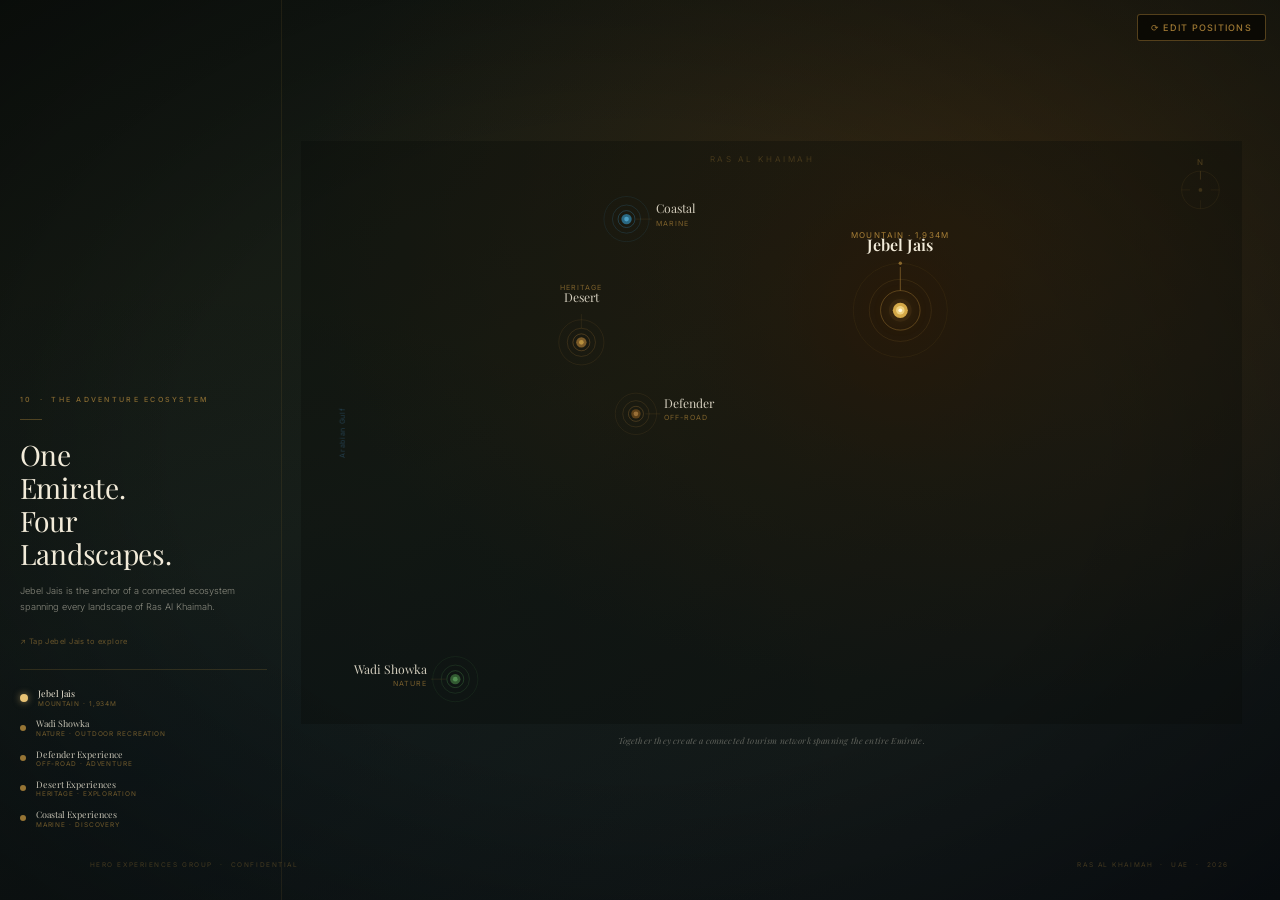
==== commit 297ee438: "Slide 10: hide stylized terrain placeholder, show real map image with readability scrim" ====
--- a/sample-slide-10.html
+++ b/sample-slide-10.html
@@ -380,30 +380,38 @@
        x="0" y="0" width="1000" height="620"
        preserveAspectRatio="none"/>
 
-  <!-- TERRAIN (drawn over the map — set opacity low or remove once real map is in) -->
-  <path d="M 0,0 L 148,0 L 148,58 L 122,228 L 102,385 L 94,502 L 98,574 L 102,620 L 0,620 Z" fill="url(#g-sea)"/>
-  <g opacity=".1" stroke="#2A6A90" stroke-width=".6" fill="none">
-    <path d="M 12,90  Q 38,85  60,90"/><path d="M  9,170 Q 35,165 56,170"/>
-    <path d="M  7,250 Q 32,245 53,250"/><path d="M  8,330 Q 33,325 52,330"/>
-    <path d="M  8,410 Q 33,405 50,410"/><path d="M  9,490 Q 34,485 50,490"/>
-    <path d="M 11,570 Q 36,565 54,570"/>
-  </g>
-  <path d="M 148,58 L 302,0 L 332,0 L 322,58 L 275,202 L 232,354 L 208,484 L 198,574 L 202,620 L 102,620 L 98,574 L 94,502 L 102,385 L 122,228 Z" fill="url(#g-coast)"/>
-  <path d="M 322,58 L 598,0 L 768,0 L 788,58 L 776,228 L 758,388 L 734,544 L 682,596 L 614,620 L 202,620 L 198,574 L 208,484 L 232,354 L 275,202 L 322,58 Z" fill="url(#g-desert)"/>
-  <path d="M 768,0 L 1000,0 L 1000,620 L 614,620 L 682,596 L 734,544 L 758,388 L 776,228 L 788,58 Z" fill="url(#g-mountain)"/>
-  <g opacity=".14" fill="#3A2610">
-    <polygon points="820,98  788,170 856,170"/><polygon points="872,70  836,148 910,148"/>
-    <polygon points="912,108 876,182 950,182"/><polygon points="848,148 812,222 882,222"/>
-    <polygon points="796,170 760,246 832,246"/><polygon points="878,158 840,236 918,236"/>
-    <polygon points="948,118 910,200 990,200"/><polygon points="766,192 728,268 806,268"/>
-  </g>
+  <!-- STYLIZED TERRAIN — hidden by default so the real map image shows.
+       Toggle display to "inline" to use the hand-drawn placeholder instead. -->
+  <g id="stylizedTerrain" style="display:none">
+    <path d="M 0,0 L 148,0 L 148,58 L 122,228 L 102,385 L 94,502 L 98,574 L 102,620 L 0,620 Z" fill="url(#g-sea)"/>
+    <g opacity=".1" stroke="#2A6A90" stroke-width=".6" fill="none">
+      <path d="M 12,90  Q 38,85  60,90"/><path d="M  9,170 Q 35,165 56,170"/>
+      <path d="M  7,250 Q 32,245 53,250"/><path d="M  8,330 Q 33,325 52,330"/>
+      <path d="M  8,410 Q 33,405 50,410"/><path d="M  9,490 Q 34,485 50,490"/>
+      <path d="M 11,570 Q 36,565 54,570"/>
+    </g>
+    <path d="M 148,58 L 302,0 L 332,0 L 322,58 L 275,202 L 232,354 L 208,484 L 198,574 L 202,620 L 102,620 L 98,574 L 94,502 L 102,385 L 122,228 Z" fill="url(#g-coast)"/>
+    <path d="M 322,58 L 598,0 L 768,0 L 788,58 L 776,228 L 758,388 L 734,544 L 682,596 L 614,620 L 202,620 L 198,574 L 208,484 L 232,354 L 275,202 L 322,58 Z" fill="url(#g-desert)"/>
+    <path d="M 768,0 L 1000,0 L 1000,620 L 614,620 L 682,596 L 734,544 L 758,388 L 776,228 L 788,58 Z" fill="url(#g-mountain)"/>
+    <g opacity=".14" fill="#3A2610">
+      <polygon points="820,98  788,170 856,170"/><polygon points="872,70  836,148 910,148"/>
+      <polygon points="912,108 876,182 950,182"/><polygon points="848,148 812,222 882,222"/>
+      <polygon points="796,170 760,246 832,246"/><polygon points="878,158 840,236 918,236"/>
+      <polygon points="948,118 910,200 990,200"/><polygon points="766,192 728,268 806,268"/>
+    </g>
+    <path d="M 148,58 L 322,58 L 598,0 L 788,58 L 776,228 L 758,388 L 734,544 L 682,596 L 614,620 L 202,620 L 198,574 L 208,484 L 232,354 L 275,202 Z"
+          fill="none" stroke="rgba(196,149,64,.2)" stroke-width="1.2"/>
+    <path d="M 148,58 L 122,228 L 102,385 L 94,502 L 98,574 L 102,620"
+          fill="none" stroke="rgba(196,149,64,.3)" stroke-width="1"/>
+  </g>
+
+  <!-- Soft warm glow behind Jebel Jais (kept — adds atmosphere over the map) -->
   <circle cx="637" cy="180" r="280" fill="url(#g-jj-glow)"/>
-  <path d="M 148,58 L 322,58 L 598,0 L 788,58 L 776,228 L 758,388 L 734,544 L 682,596 L 614,620 L 202,620 L 198,574 L 208,484 L 232,354 L 275,202 Z"
-        fill="none" stroke="rgba(196,149,64,.2)" stroke-width="1.2"/>
-  <path d="M 148,58 L 122,228 L 102,385 L 94,502 L 98,574 L 102,620"
-        fill="none" stroke="rgba(196,149,64,.3)" stroke-width="1"/>
-
-  <!-- DIM OVERLAY -->
+
+  <!-- Readability scrim over the map so lines/labels/cards stay legible -->
+  <rect x="0" y="0" width="1000" height="620" fill="rgba(8,10,7,.32)"/>
+
+  <!-- DIM OVERLAY (deepens on drill-down) -->
   <rect class="map-dim" x="0" y="0" width="1000" height="620"/>
 
   <!-- MAIN BRANCH LINES — JJ(637,180) → each node -->
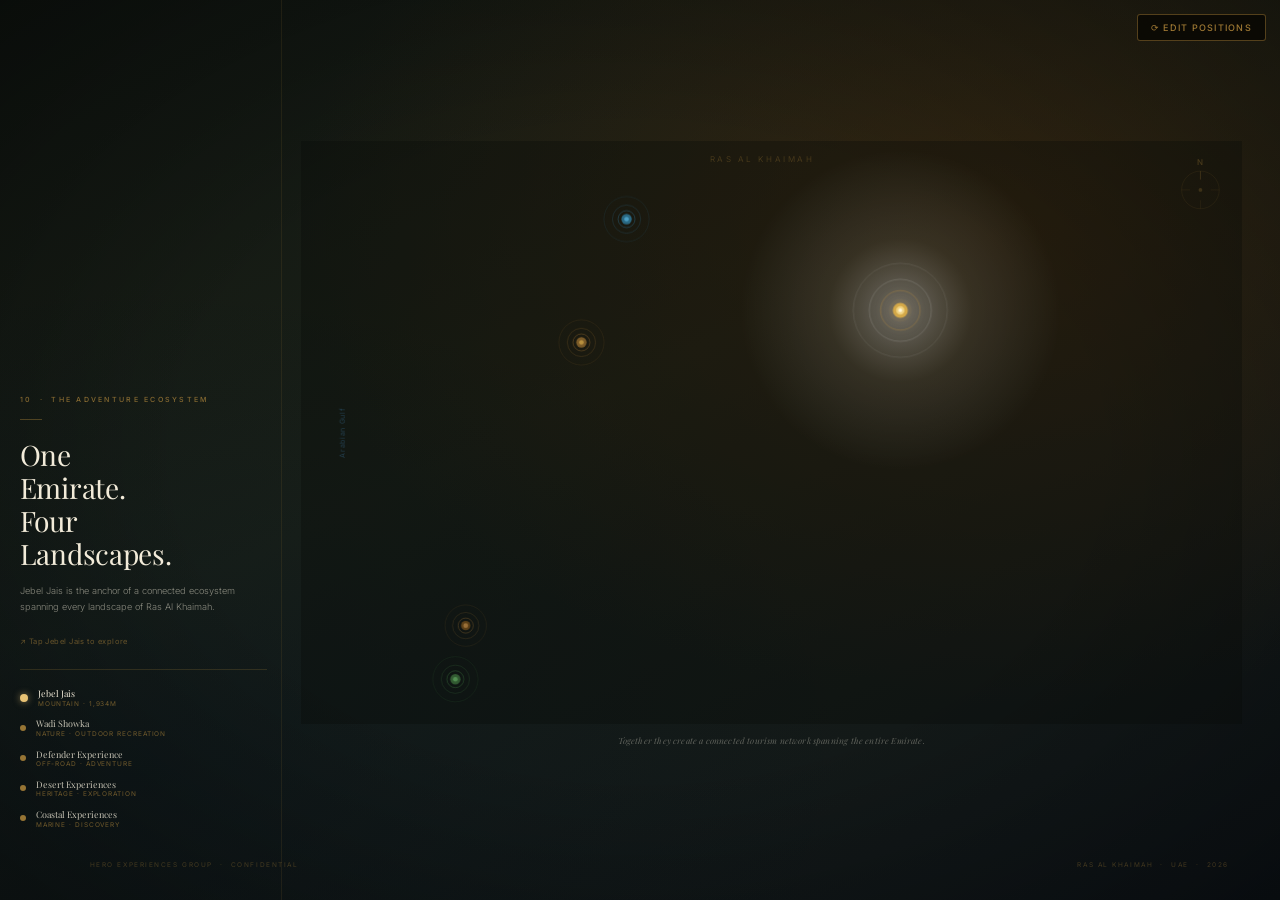
==== commit 223c19fa: "Slide 10: white pulsing JJ glow, remove node text labels, name+category under icons, apply new posit" ====
--- a/sample-slide-10.html
+++ b/sample-slide-10.html
@@ -92,8 +92,11 @@
 .node { cursor:pointer; }
 .node:hover .node-core { filter:brightness(1.3); }
 
-@keyframes pulse-outer { 0%,100%{ r:50; opacity:.08; } 50%{ r:60; opacity:.03; } }
-@keyframes pulse-mid   { 0%,100%{ r:33; opacity:.17; } 50%{ r:40; opacity:.09; } }
+@keyframes pulse-outer { 0%,100%{ r:50; opacity:.10; } 50%{ r:60; opacity:.04; } }
+@keyframes pulse-mid   { 0%,100%{ r:33; opacity:.22; } 50%{ r:40; opacity:.11; } }
+/* White ambient glow behind Jebel Jais — gentle breathing pulse */
+@keyframes jj-glow-pulse { 0%,100%{ opacity:.55; transform:scale(.9); } 50%{ opacity:1; transform:scale(1.1); } }
+.jj-glow { transform-box:fill-box; transform-origin:center; animation:jj-glow-pulse 3.2s ease-in-out infinite; }
 #mapSvg[data-state="resting"] .jj-pulse-outer { animation:pulse-outer 2.4s ease-in-out infinite; }
 #mapSvg[data-state="resting"] .jj-pulse-mid   { animation:pulse-mid   2.4s ease-in-out infinite .35s; }
 #mapSvg:not([data-state="resting"]) .jj-pulse-outer,
@@ -246,25 +249,31 @@
 #mapSvg[data-edit="true"] .loc-icon .icon-pop { transform:scale(1) !important; }
 .icon-pop {
   width:100%; height:100%;
-  display:flex; flex-direction:column; align-items:center; gap:5px;
+  display:flex; flex-direction:column; align-items:center; gap:6px;
   cursor:pointer; font-family:'Inter',sans-serif;
 }
 .icon-disc {
-  width:62px; height:62px; border-radius:50%;
+  width:60px; height:60px; border-radius:50%;
   background:rgba(12,8,3,.85); border:1px solid rgba(196,149,64,.4);
   box-shadow:0 4px 22px rgba(0,0,0,.55);
   display:flex; align-items:center; justify-content:center;
   overflow:hidden; backdrop-filter:blur(6px);
-  transition:border-color .2s, transform .2s;
+  transition:border-color .2s, transform .2s; flex-shrink:0;
 }
 .icon-pop:hover .icon-disc { border-color:rgba(232,194,116,.95); transform:scale(1.06); }
 .icon-disc img { width:78%; height:78%; object-fit:contain; }
 .icon-disc.placeholder::after {
   content:'?'; font:400 22px 'Playfair Display',serif; color:rgba(196,149,64,.4);
 }
-.icon-cap {
-  font:500 8px/1 'Inter',sans-serif; letter-spacing:.14em; text-transform:uppercase;
-  color:rgba(242,235,217,.78); white-space:nowrap; text-shadow:0 1px 4px rgba(0,0,0,.8);
+/* Label block below the icon — name + category, made highly legible */
+.icon-label-box { display:flex; flex-direction:column; align-items:center; gap:1px; text-align:center; }
+.icon-name {
+  font:600 11px/1.1 'Playfair Display',serif; color:#FBF6EA;
+  white-space:nowrap; text-shadow:0 1px 5px rgba(0,0,0,.95), 0 0 2px rgba(0,0,0,.9);
+}
+.icon-cat {
+  font:600 7.5px/1 'Inter',sans-serif; letter-spacing:.16em; text-transform:uppercase;
+  color:#E8C274; white-space:nowrap; text-shadow:0 1px 5px rgba(0,0,0,.95), 0 0 2px rgba(0,0,0,.9);
 }
 </style>
 </head>
@@ -356,9 +365,10 @@
     <radialGradient id="g-mountain" cx="75%" cy="32%" r="55%">
       <stop offset="0%" stop-color="#281808"/><stop offset="100%" stop-color="#100C04"/>
     </radialGradient>
-    <radialGradient id="g-jj-glow" cx="637" cy="180" r="280" gradientUnits="userSpaceOnUse">
-      <stop offset="0%" stop-color="#3C1E04" stop-opacity=".6"/>
-      <stop offset="100%" stop-color="#1B2118" stop-opacity="0"/>
+    <radialGradient id="g-jj-glow" cx="637" cy="180" r="170" gradientUnits="userSpaceOnUse">
+      <stop offset="0%"   stop-color="#FFFFFF" stop-opacity=".55"/>
+      <stop offset="45%"  stop-color="#F3E7CC" stop-opacity=".16"/>
+      <stop offset="100%" stop-color="#FFFFFF" stop-opacity="0"/>
     </radialGradient>
 
     <linearGradient id="gl-coast"    x1="346" y1="83"  x2="637" y2="180" gradientUnits="userSpaceOnUse">
@@ -367,7 +377,7 @@
     <linearGradient id="gl-desert"   x1="298" y1="214" x2="637" y2="180" gradientUnits="userSpaceOnUse">
       <stop offset="0%" stop-color="#C49540" stop-opacity=".24"/><stop offset="100%" stop-color="#C49540" stop-opacity=".76"/>
     </linearGradient>
-    <linearGradient id="gl-defender" x1="356" y1="290" x2="637" y2="180" gradientUnits="userSpaceOnUse">
+    <linearGradient id="gl-defender" x1="175" y1="515" x2="637" y2="180" gradientUnits="userSpaceOnUse">
       <stop offset="0%" stop-color="#C49540" stop-opacity=".3"/><stop offset="100%" stop-color="#C49540" stop-opacity=".78"/>
     </linearGradient>
     <linearGradient id="gl-wadi"     x1="164" y1="572" x2="637" y2="180" gradientUnits="userSpaceOnUse">
@@ -405,8 +415,8 @@
           fill="none" stroke="rgba(196,149,64,.3)" stroke-width="1"/>
   </g>
 
-  <!-- Soft warm glow behind Jebel Jais (kept — adds atmosphere over the map) -->
-  <circle cx="637" cy="180" r="280" fill="url(#g-jj-glow)"/>
+  <!-- White pulsing glow behind Jebel Jais -->
+  <circle class="jj-glow" cx="637" cy="180" r="170" fill="url(#g-jj-glow)"/>
 
   <!-- Readability scrim over the map so lines/labels/cards stay legible -->
   <rect x="0" y="0" width="1000" height="620" fill="rgba(8,10,7,.32)"/>
@@ -418,7 +428,7 @@
   <g id="mainBranches">
     <path class="main-line" id="line-coastal"  stroke="url(#gl-coast)"    d="M 637,180 C 550,170 433,93  346,83"/>
     <path class="main-line" id="line-desert"   stroke="url(#gl-desert)"   d="M 637,180 C 535,183 400,211 298,214"/>
-    <path class="main-line" id="line-defender" stroke="url(#gl-defender)" d="M 637,180 C 553,191 440,279 356,290"/>
+    <path class="main-line" id="line-defender" stroke="url(#gl-defender)" d="M 637,180 C 505,255 300,430 175,515"/>
     <path class="main-line" id="line-wadi"     stroke="url(#gl-wadi)"     d="M 637,180 C 495,219 306,533 164,572"/>
   </g>
 
@@ -440,11 +450,12 @@
     <path class="sub-line" d="M 298,214 C 316,227 340,331 358,344"/>
     <path class="sub-line" d="M 298,214 C 257,230 203,358 162,374"/>
   </g>
+  <!-- Defender parent now (175,515) -->
   <g id="subg-defender">
-    <path class="sub-line" d="M 356,290 C 316,288 262,275 222,273"/>
-    <path class="sub-line" d="M 356,290 C 401,283 460,229 505,222"/>
-    <path class="sub-line" d="M 356,290 C 361,303 368,404 373,417"/>
-    <path class="sub-line" d="M 356,290 C 415,302 493,402 551,414"/>
+    <path class="sub-line" d="M 175,515 C 175,450 175,400 175,366"/><!-- → df1 (175,366) -->
+    <path class="sub-line" d="M 175,515 C 260,430 360,300 435,222"/><!-- → df2 (435,222) -->
+    <path class="sub-line" d="M 175,515 C 220,515 265,515 303,515"/><!-- → df3 (303,515) -->
+    <path class="sub-line" d="M 175,515 C 300,512 440,508 551,507"/><!-- → df4 (551,507) -->
   </g>
   <g id="subg-wadi">
     <path class="sub-line" d="M 164,572 C 137,558 102,445  75,431"/>
@@ -468,10 +479,10 @@
     <circle class="sub-node" cx="162" cy="374" r="4" fill="#B8903E"/>
   </g>
   <g id="snodes-defender">
-    <circle class="sub-node" cx="222" cy="273" r="4" fill="#9A7038"/>
-    <circle class="sub-node" cx="505" cy="222" r="4" fill="#9A7038"/>
-    <circle class="sub-node" cx="373" cy="417" r="4" fill="#9A7038"/>
-    <circle class="sub-node" cx="551" cy="414" r="4" fill="#9A7038"/>
+    <circle class="sub-node" cx="175" cy="366" r="4" fill="#9A7038"/>
+    <circle class="sub-node" cx="435" cy="222" r="4" fill="#9A7038"/>
+    <circle class="sub-node" cx="303" cy="515" r="4" fill="#9A7038"/>
+    <circle class="sub-node" cx="551" cy="507" r="4" fill="#9A7038"/>
   </g>
   <g id="snodes-wadi">
     <circle class="sub-node" cx="75"  cy="431" r="4" fill="#529052"/>
@@ -486,7 +497,7 @@
        ═══════════════════════════════════════════════════ -->
 
   <!-- Coastal: x=140,y=380 → x:140-305 clears Desert(348) ✓, Coastal node x=118<140 ✓ -->
-  <foreignObject class="loc-card" id="lcard-coastal" x="108" y="14" width="165" height="220" data-loc="coastal">
+  <foreignObject class="loc-card" id="lcard-coastal" x="406" y="11" width="165" height="220" data-loc="coastal">
     <div xmlns="http://www.w3.org/1999/xhtml" class="card-wrap" style="--img-a:#0D2535;--img-b:#06181E;">
       <div class="card-img" style="height:110px;"></div>
       <div class="card-body">
@@ -498,7 +509,7 @@
   </foreignObject>
 
   <!-- Desert: x=170,y=290 → x:170-335, Desert node x=348>335 ✓, Coastal node x=118<170 ✓ -->
-  <foreignObject class="loc-card" id="lcard-desert" x="706" y="157" width="165" height="220" data-loc="desert">
+  <foreignObject class="loc-card" id="lcard-desert" x="36" y="20" width="165" height="220" data-loc="desert">
     <div xmlns="http://www.w3.org/1999/xhtml" class="card-wrap" style="--img-a:#2A1A08;--img-b:#1A1205;">
       <div class="card-img" style="height:110px;"></div>
       <div class="card-body">
@@ -510,7 +521,7 @@
   </foreignObject>
 
   <!-- Defender: x=360,y=200 → x:360-525, Desert x=348<360 ✓, Wadi x=626>525 ✓, JJ x=754>525 ✓ -->
-  <foreignObject class="loc-card" id="lcard-defender" x="450" y="250" width="165" height="220" data-loc="defender">
+  <foreignObject class="loc-card" id="lcard-defender" x="290" y="298" width="165" height="220" data-loc="defender">
     <div xmlns="http://www.w3.org/1999/xhtml" class="card-wrap" style="--img-a:#1E1408;--img-b:#281A0A;">
       <div class="card-img" style="height:110px;"></div>
       <div class="card-body">
@@ -522,7 +533,7 @@
   </foreignObject>
 
   <!-- Wadi: x=654,y=410 → x:654-819, Wadi node x=626<654 ✓, JJ y=188<410 ✓ -->
-  <foreignObject class="loc-card" id="lcard-wadi" x="209" y="398" width="165" height="207" data-loc="wadi">
+  <foreignObject class="loc-card" id="lcard-wadi" x="2" y="284" width="165" height="207" data-loc="wadi">
     <div xmlns="http://www.w3.org/1999/xhtml" class="card-wrap" style="--img-a:#0E2010;--img-b:#0A1A0C;">
       <div class="card-img" style="height:110px;"></div>
       <div class="card-body">
@@ -665,39 +676,34 @@
        Width 84, disc 62 → icon centre = x+42.
        ═══════════════════════════════════════════════════ -->
   <g id="iconLayer">
-    <!-- JJ node(637,180) → icon centred above, centre(637,96) → x=595,y=66 -->
-    <foreignObject class="loc-icon" id="icon-jj" x="671" y="149" width="84" height="100">
+    <foreignObject class="loc-icon" id="icon-jj" x="671" y="149" width="84" height="118">
       <div xmlns="http://www.w3.org/1999/xhtml" class="icon-pop">
         <div class="icon-disc"><img src="assets/images/icon/jebel ali.png" alt="Jebel Jais"/></div>
-        <div class="icon-cap">Jebel Jais</div>
-      </div>
-    </foreignObject>
-    <!-- Coastal node(346,83) → icon to the right, centre(420,83) → x=378,y=53 -->
-    <foreignObject class="loc-icon" id="icon-coastal" x="255" y="29" width="84" height="100">
+        <div class="icon-label-box"><span class="icon-name">Jebel Jais</span><span class="icon-cat">Mountain</span></div>
+      </div>
+    </foreignObject>
+    <foreignObject class="loc-icon" id="icon-coastal" x="255" y="29" width="84" height="118">
       <div xmlns="http://www.w3.org/1999/xhtml" class="icon-pop">
         <div class="icon-disc"><img src="assets/images/icon/Al marjan.png" alt="Coastal"/></div>
-        <div class="icon-cap">Coastal</div>
-      </div>
-    </foreignObject>
-    <!-- Desert node(298,214) → icon above, centre(298,150) → x=256,y=120 -->
-    <foreignObject class="loc-icon" id="icon-desert" x="203" y="184" width="84" height="100">
+        <div class="icon-label-box"><span class="icon-name">Coastal</span><span class="icon-cat">Marine</span></div>
+      </div>
+    </foreignObject>
+    <foreignObject class="loc-icon" id="icon-desert" x="203" y="184" width="84" height="118">
       <div xmlns="http://www.w3.org/1999/xhtml" class="icon-pop">
         <div class="icon-disc"><img src="assets/images/icon/desert experience.png" alt="Desert"/></div>
-        <div class="icon-cap">Desert</div>
-      </div>
-    </foreignObject>
-    <!-- Defender node(356,290) → icon below, centre(356,356) → x=314,y=326 — no icon yet -->
-    <foreignObject class="loc-icon" id="icon-defender" x="357" y="295" width="84" height="100">
+        <div class="icon-label-box"><span class="icon-name">Desert</span><span class="icon-cat">Heritage</span></div>
+      </div>
+    </foreignObject>
+    <foreignObject class="loc-icon" id="icon-defender" x="194" y="471" width="84" height="118">
       <div xmlns="http://www.w3.org/1999/xhtml" class="icon-pop">
         <div class="icon-disc placeholder"></div>
-        <div class="icon-cap">Defender</div>
-      </div>
-    </foreignObject>
-    <!-- Wadi node(164,572) → icon above, centre(164,508) → x=122,y=478 -->
-    <foreignObject class="loc-icon" id="icon-wadi" x="122" y="473" width="84" height="100">
+        <div class="icon-label-box"><span class="icon-name">Defender</span><span class="icon-cat">Off-Road</span></div>
+      </div>
+    </foreignObject>
+    <foreignObject class="loc-icon" id="icon-wadi" x="62" y="527" width="84" height="118">
       <div xmlns="http://www.w3.org/1999/xhtml" class="icon-pop">
         <div class="icon-disc"><img src="assets/images/icon/Wadi Shoka.png" alt="Wadi Showka"/></div>
-        <div class="icon-cap">Wadi Showka</div>
+        <div class="icon-label-box"><span class="icon-name">Wadi Showka</span><span class="icon-cat">Nature</span></div>
       </div>
     </foreignObject>
   </g>
@@ -708,17 +714,13 @@
 
   <!-- Jebel Jais visual→(637,180) via translate(-117,-8) on base(754,188) -->
   <g class="node" id="node-jj" data-node="jj" transform="translate(-117,-8)">
-    <circle class="jj-pulse-outer" cx="754" cy="188" r="50" fill="none" stroke="rgba(196,149,64,.08)" stroke-width="1"/>
-    <circle class="jj-pulse-mid"   cx="754" cy="188" r="33" fill="none" stroke="rgba(196,149,64,.17)" stroke-width=".8"/>
+    <circle class="jj-pulse-outer" cx="754" cy="188" r="50" fill="none" stroke="rgba(255,255,255,.1)" stroke-width="1"/>
+    <circle class="jj-pulse-mid"   cx="754" cy="188" r="33" fill="none" stroke="rgba(255,255,255,.2)" stroke-width=".8"/>
     <circle cx="754" cy="188" r="21"  fill="none" stroke="rgba(196,149,64,.36)" stroke-width="1"/>
     <circle cx="754" cy="188" r="12"  fill="#C49540" opacity=".12" filter="url(#glow-lg)"/>
     <circle class="node-core" cx="754" cy="188" r="8"   fill="#D4A848"/>
     <circle cx="754" cy="188" r="4.5" fill="#F0D280"/>
     <circle cx="754" cy="188" r="2"   fill="#FFF6D8"/>
-    <line x1="754" y1="167" x2="754" y2="142" stroke="#C49540" stroke-width=".8" opacity=".62"/>
-    <circle cx="754" cy="138" r="1.8" fill="rgba(196,149,64,.62)"/>
-    <text text-anchor="middle" x="754" y="125" font-family="'Playfair Display',serif" font-size="17" font-weight="600" fill="#F2EBD9">Jebel Jais</text>
-    <text text-anchor="middle" x="754" y="111" font-family="'Inter',sans-serif" font-size="8.5" fill="rgba(196,149,64,.82)" letter-spacing=".17em">MOUNTAIN · 1,934M</text>
   </g>
 
   <!-- Coastal visual→(346,83) via translate(228,-345) on base(118,428) -->
@@ -728,9 +730,6 @@
     <circle cx="118" cy="428" r="9"  fill="none" stroke="rgba(58,136,180,.44)" stroke-width=".8"/>
     <circle class="node-core" cx="118" cy="428" r="5.5" fill="#2A6882"/>
     <circle cx="118" cy="428" r="2.5" fill="#4A9EC4"/>
-    <line x1="128" y1="428" x2="145" y2="428" stroke="rgba(196,149,64,.2)" stroke-width=".6"/>
-    <text x="149" y="422" font-family="'Playfair Display',serif" font-size="13" fill="rgba(242,235,217,.85)">Coastal</text>
-    <text x="149" y="435" font-family="'Inter',sans-serif" font-size="7.5" fill="rgba(196,149,64,.58)" letter-spacing=".14em">MARINE</text>
   </g>
 
   <!-- Desert visual→(298,214) via translate(-50,-194) on base(348,408) -->
@@ -740,21 +739,15 @@
     <circle cx="348" cy="408" r="9"  fill="none" stroke="rgba(180,128,58,.44)" stroke-width=".8"/>
     <circle class="node-core" cx="348" cy="408" r="5.5" fill="#7A5A28"/>
     <circle cx="348" cy="408" r="2.5" fill="#B8903E"/>
-    <line x1="348" y1="393" x2="348" y2="378" stroke="rgba(196,149,64,.2)" stroke-width=".6"/>
-    <text text-anchor="middle" x="348" y="365" font-family="'Playfair Display',serif" font-size="13" fill="rgba(242,235,217,.85)">Desert</text>
-    <text text-anchor="middle" x="348" y="352" font-family="'Inter',sans-serif" font-size="7.5" fill="rgba(196,149,64,.58)" letter-spacing=".14em">HERITAGE</text>
-  </g>
-
-  <!-- Defender visual→(356,290) via translate(-174,-5) on base(530,295) -->
-  <g class="node" id="node-defender" data-node="defender" transform="translate(-174,-5)">
+  </g>
+
+  <!-- Defender visual→(175,515) via translate(-355,220) on base(530,295) -->
+  <g class="node" id="node-defender" data-node="defender" transform="translate(-355,220)">
     <circle cx="530" cy="295" r="22" fill="none" stroke="rgba(160,118,58,.13)" stroke-width="1"/>
     <circle cx="530" cy="295" r="14" fill="none" stroke="rgba(160,118,58,.26)" stroke-width=".8"/>
     <circle cx="530" cy="295" r="8"  fill="none" stroke="rgba(160,118,58,.44)" stroke-width=".8"/>
     <circle class="node-core" cx="530" cy="295" r="5"  fill="#5C4018"/>
     <circle cx="530" cy="295" r="2.5" fill="#9A7038"/>
-    <line x1="540" y1="295" x2="556" y2="295" stroke="rgba(196,149,64,.2)" stroke-width=".6"/>
-    <text x="560" y="289" font-family="'Playfair Display',serif" font-size="13" fill="rgba(242,235,217,.85)">Defender</text>
-    <text x="560" y="302" font-family="'Inter',sans-serif" font-size="7.5" fill="rgba(196,149,64,.58)" letter-spacing=".14em">OFF-ROAD</text>
   </g>
 
   <!-- Wadi visual→(164,572) via translate(-462,82) on base(626,490) -->
@@ -764,9 +757,6 @@
     <circle cx="626" cy="490" r="9"  fill="none" stroke="rgba(78,142,78,.44)" stroke-width=".8"/>
     <circle class="node-core" cx="626" cy="490" r="5.5" fill="#325A32"/>
     <circle cx="626" cy="490" r="2.5" fill="#529052"/>
-    <line x1="616" y1="490" x2="600" y2="490" stroke="rgba(196,149,64,.2)" stroke-width=".6"/>
-    <text text-anchor="end" x="596" y="484" font-family="'Playfair Display',serif" font-size="13" fill="rgba(242,235,217,.85)">Wadi Showka</text>
-    <text text-anchor="end" x="596" y="497" font-family="'Inter',sans-serif" font-size="7.5" fill="rgba(196,149,64,.58)" letter-spacing=".14em">NATURE</text>
   </g>
 
   <!-- DECORATIVE -->
@@ -1051,7 +1041,7 @@
     'node-jj':       {dx:-117, dy:-8 },
     'node-coastal':  {dx: 228, dy:-345},
     'node-desert':   {dx:-50,  dy:-194},
-    'node-defender': {dx:-174, dy:-5 },
+    'node-defender': {dx:-355, dy:220},
     'node-wadi':     {dx:-462, dy: 82},
   };
 
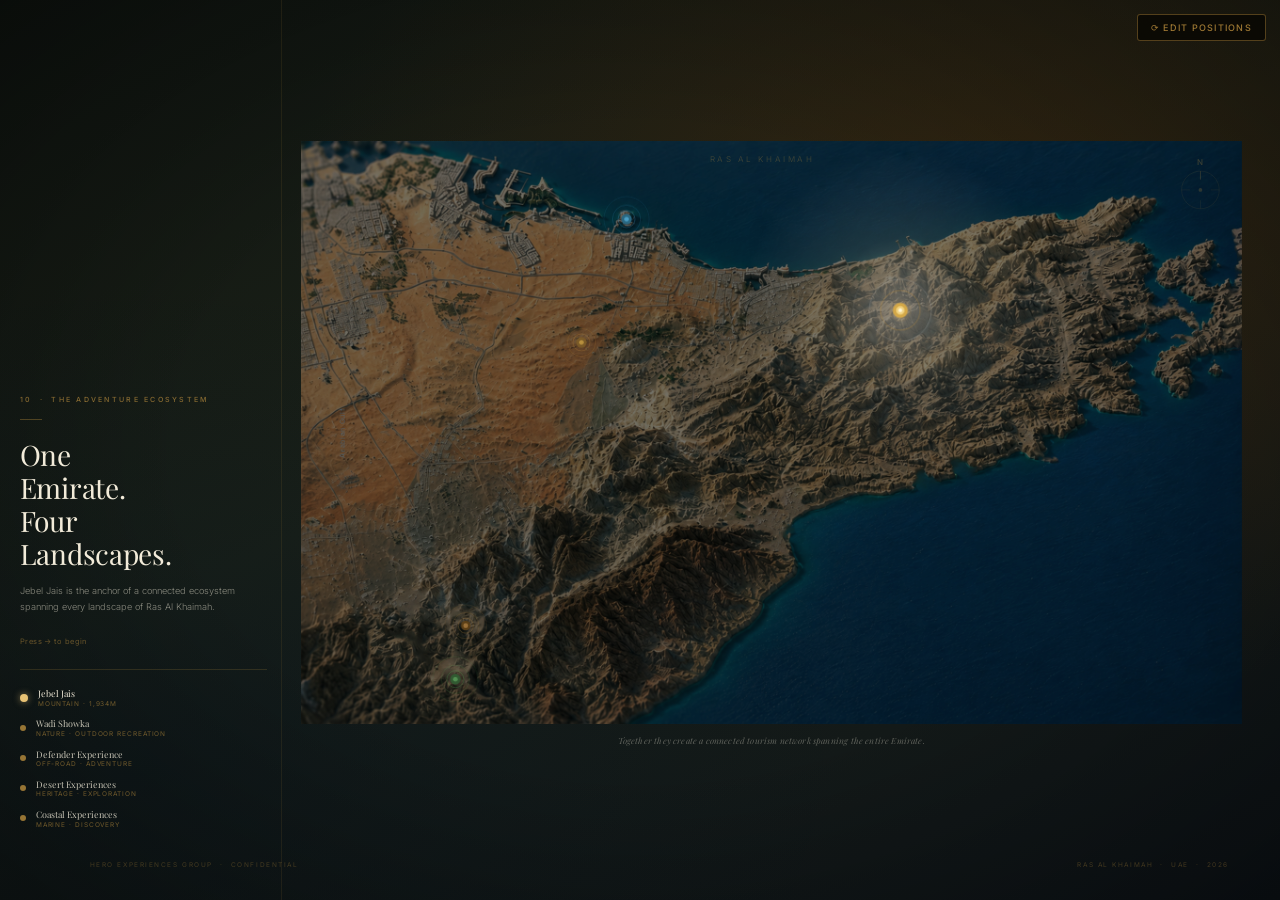
==== commit a0348649: "Slide 10: convert to clicker presentation, retain active icon in sub state - Replace free-click navi" ====
--- a/sample-slide-10.html
+++ b/sample-slide-10.html
@@ -243,8 +243,13 @@
 }
 .loc-icon.popped { opacity:1; pointer-events:all; }
 .loc-icon.popped .icon-pop { transform:scale(1); }
-/* In sub states, icons stay hidden */
+/* In sub states, icons stay hidden … */
 #mapSvg[data-state^="sub"] .loc-icon { opacity:0 !important; pointer-events:none; }
+/* … except the active location's own icon (ID selector wins specificity) */
+#mapSvg[data-state="sub-coastal"]  #icon-coastal  { opacity:1 !important; pointer-events:all; }
+#mapSvg[data-state="sub-desert"]   #icon-desert   { opacity:1 !important; pointer-events:all; }
+#mapSvg[data-state="sub-defender"] #icon-defender  { opacity:1 !important; pointer-events:all; }
+#mapSvg[data-state="sub-wadi"]     #icon-wadi     { opacity:1 !important; pointer-events:all; }
 /* In edit mode, force icons full-size & visible for dragging */
 #mapSvg[data-edit="true"] .loc-icon .icon-pop { transform:scale(1) !important; }
 .icon-pop {
@@ -288,7 +293,7 @@
     <div class="rule"></div>
     <h1 class="panel-headline">One<br>Emirate.<br>Four<br>Landscapes.</h1>
     <p class="panel-body">Jebel Jais is the anchor of a connected ecosystem spanning every landscape of Ras Al Khaimah.</p>
-    <p class="hint" id="hint">↗ Tap Jebel Jais to explore</p>
+    <p class="hint" id="hint">Press → to begin</p>
     <div class="legend">
       <div class="legend-item anchor">
         <div class="legend-dot anchor"></div>
@@ -933,12 +938,27 @@
     }
   }
 
-  /* Click: Jebel Jais node → choreographed reveal */
+  /* ── CLICKER / KEYBOARD NAVIGATION ──────────────────────────────────
+     Linear step sequence driven by presentation clicker (arrow keys).
+     Node / icon clicks still work for direct jumping and sync stepIndex.
+  ─────────────────────────────────────────────────────────────────── */
+  const STEPS = ['resting', 'main', 'sub-coastal', 'sub-desert', 'sub-defender', 'sub-wadi'];
+  let stepIndex = 0;
+
+  function goToStep(idx) {
+    idx = Math.max(0, Math.min(STEPS.length - 1, idx));
+    stepIndex = idx;
+    const next = STEPS[idx];
+    if (next === 'main') setState('main', {choreograph: state === 'resting'});
+    else setState(next);
+  }
+
+  /* Click: Jebel Jais node */
   document.getElementById('node-jj').addEventListener('click', e => {
     if (editMode) return;
     e.stopPropagation();
-    if (state === 'resting') setState('main', {choreograph:true});
-    else setState('main');            // from sub: snap back to main
+    if (state === 'resting') { stepIndex = 1; setState('main', {choreograph:true}); }
+    else if (state.startsWith('sub-')) { stepIndex = 1; setState('main'); }
   });
 
   /* Click: location nodes and their level-1 cards → drill in */
@@ -946,43 +966,54 @@
     const handler = e => {
       if (editMode) return;
       e.stopPropagation();
-      if (state === 'main' || state.startsWith('sub-')) setState('sub-' + id);
+      if (state === 'main' || state.startsWith('sub-')) {
+        stepIndex = STEPS.indexOf('sub-' + id);
+        setState('sub-' + id);
+      }
     };
     document.getElementById('node-' + id).addEventListener('click', handler);
     const card = document.getElementById('lcard-' + id);
     if (card) card.addEventListener('click', handler);
   });
 
-  /* Click: JJ icon (after it has popped) → also drills nothing; location icons → drill in */
+  /* Click: icons */
   document.getElementById('icon-jj')?.addEventListener('click', e => {
     if (editMode) return;
     e.stopPropagation();
-    if (state === 'resting') setState('main', {choreograph:true});
+    if (state === 'resting') { stepIndex = 1; setState('main', {choreograph:true}); }
   });
   LOCS.forEach(id => {
     document.getElementById('icon-' + id)?.addEventListener('click', e => {
       if (editMode) return;
       e.stopPropagation();
-      if (state === 'main') setState('sub-' + id);
+      if (state === 'main') {
+        stepIndex = STEPS.indexOf('sub-' + id);
+        setState('sub-' + id);
+      }
     });
   });
 
-  /* Click background: sub→main, main→resting */
-  svg.addEventListener('click', () => {
-    if (editMode) return;
-    if (state.startsWith('sub-')) setState('main');
-    else if (state === 'main')    setState('resting');
-  });
-
-  /* Keyboard */
+  /* Keyboard / clicker:
+       Forward  → ArrowRight, ArrowDown, PageDown, Space, Enter
+       Backward → ArrowLeft,  ArrowUp,   PageUp,   Backspace
+       Reset    → Escape
+  */
   document.addEventListener('keydown', e => {
-    if (e.key === 'Escape') {
-      if (editMode) { exitEdit(); return; }
-      if (state.startsWith('sub-')) setState('main');
-      else if (state === 'main')    setState('resting');
+    if (editMode) { if (e.key === 'Escape') exitEdit(); return; }
+    switch (e.key) {
+      case 'ArrowRight': case 'ArrowDown': case 'PageDown': case ' ': case 'Enter':
+        e.preventDefault();
+        goToStep(stepIndex + 1);
+        break;
+      case 'ArrowLeft': case 'ArrowUp': case 'PageUp': case 'Backspace':
+        e.preventDefault();
+        goToStep(stepIndex - 1);
+        break;
+      case 'Escape':
+        stepIndex = 0;
+        setState('resting');
+        break;
     }
-    if ((e.key === 'Enter' || e.key === ' ') && state === 'resting' && !editMode)
-      setState('main', {choreograph:true});
   });
 
   // ── EDIT MODE ─────────────────────────────────────────────────────────
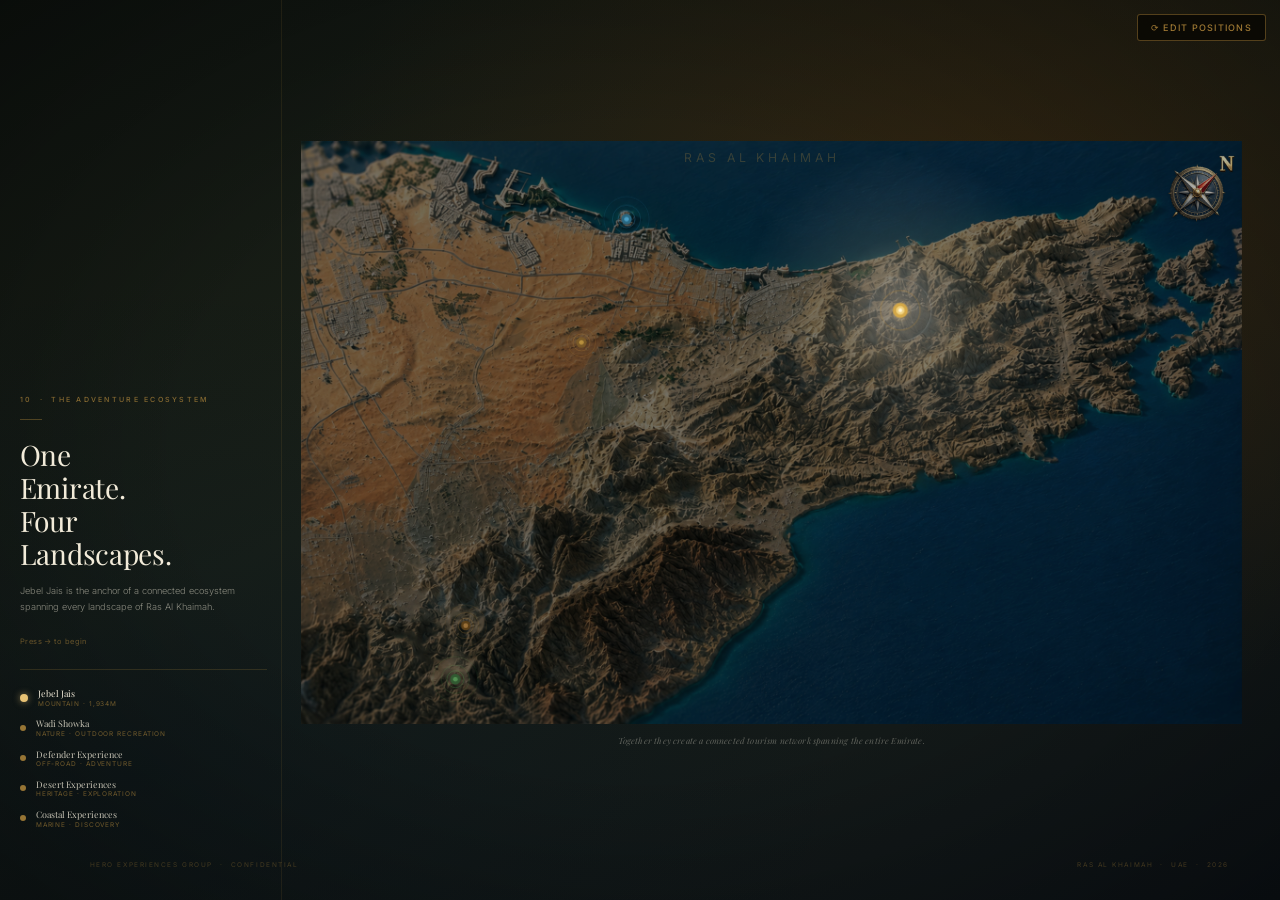
==== commit bac8153c: "Slide 10: full edit system overhaul, bake sub-line positions, map label polish Edit panel: - Add Lin" ====
--- a/sample-slide-10.html
+++ b/sample-slide-10.html
@@ -280,6 +280,34 @@
   font:600 7.5px/1 'Inter',sans-serif; letter-spacing:.16em; text-transform:uppercase;
   color:#E8C274; white-space:nowrap; text-shadow:0 1px 5px rgba(0,0,0,.95), 0 0 2px rgba(0,0,0,.9);
 }
+/* Line edit handles */
+.lh-handle { cursor:move; user-select:none; -webkit-user-select:none; }
+.lh-guide  { pointer-events:none; }
+/* Kill text selection everywhere during edit-mode drag */
+#mapSvg[data-edit="true"] { user-select:none; -webkit-user-select:none; }
+.panel-map { -webkit-user-select:none; user-select:none; }
+/* Sub Lines location mini-tabs */
+.ep-subloc-row { display:none; gap:3px; padding:5px 9px; border-bottom:1px solid rgba(196,149,64,.1); flex-wrap:wrap; }
+.ep-subloc-row.visible { display:flex; }
+.ep-subtab {
+  background:rgba(196,149,64,.07); border:1px solid rgba(196,149,64,.18); border-radius:2px;
+  color:rgba(196,149,64,.6); cursor:pointer;
+  font:500 8px/1 'Inter',sans-serif; letter-spacing:.1em; text-transform:uppercase;
+  padding:4px 8px; transition:all .18s;
+}
+.ep-subtab:hover  { background:rgba(196,149,64,.18); color:rgba(196,149,64,1); }
+.ep-subtab.active { background:rgba(196,149,64,.22); border-color:rgba(196,149,64,.65); color:rgba(232,194,116,.95); }
+/* Connector side buttons (T/B/L/R) on card rows */
+.ep-sides { display:flex; gap:2px; flex-shrink:0; }
+.ep-side {
+  width:15px; height:15px; border-radius:2px; padding:0;
+  background:rgba(196,149,64,.07); border:1px solid rgba(196,149,64,.18);
+  color:rgba(196,149,64,.5); cursor:pointer;
+  font:600 7px/1 'Inter',sans-serif;
+  display:flex; align-items:center; justify-content:center; transition:all .15s;
+}
+.ep-side:hover  { background:rgba(196,149,64,.2); color:rgba(196,149,64,.9); }
+.ep-side.active { background:rgba(196,149,64,.3); border-color:rgba(196,149,64,.75); color:rgba(232,194,116,1); }
 </style>
 </head>
 <body>
@@ -431,10 +459,10 @@
 
   <!-- MAIN BRANCH LINES — JJ(637,180) → each node -->
   <g id="mainBranches">
-    <path class="main-line" id="line-coastal"  stroke="url(#gl-coast)"    d="M 637,180 C 550,170 433,93  346,83"/>
-    <path class="main-line" id="line-desert"   stroke="url(#gl-desert)"   d="M 637,180 C 535,183 400,211 298,214"/>
-    <path class="main-line" id="line-defender" stroke="url(#gl-defender)" d="M 637,180 C 505,255 300,430 175,515"/>
-    <path class="main-line" id="line-wadi"     stroke="url(#gl-wadi)"     d="M 637,180 C 495,219 306,533 164,572"/>
+    <path class="main-line" id="line-coastal"  stroke="url(#gl-coast)"    d="M 637,180 C 499,69 432,20 346,83"/>
+    <path class="main-line" id="line-desert"   stroke="url(#gl-desert)"   d="M 637,180 C 499,121 403,243 298,214"/>
+    <path class="main-line" id="line-defender" stroke="url(#gl-defender)" d="M 637,180 C 378,248 392,510 175,515"/>
+    <path class="main-line" id="line-wadi"     stroke="url(#gl-wadi)"     d="M 637,180 C 568,300 569,591 164,572"/>
   </g>
 
   <!-- SUB-BRANCH PATHS (curved beziers, all verified to clear non-parent nodes) -->
@@ -444,29 +472,29 @@
        Entry points = nearest card edge to parent node.
   -->
   <g id="subg-coastal">
-    <path class="sub-line" d="M 346,83 C 295,85 228,97  177,99"/>
-    <path class="sub-line" d="M 346,83 C 372,88 408,126 434,131"/>
-    <path class="sub-line" d="M 346,83 C 307,98 256,215 217,230"/>
-    <path class="sub-line" d="M 346,83 C 397,101 466,242 517,260"/>
+    <path class="sub-line" id="sl-coastal-0" d="M 346,83 C 259,127 228,97 177,99"/>
+    <path class="sub-line" id="sl-coastal-1" d="M 346,83 C 383,64 404,132 434,131"/>
+    <path class="sub-line" id="sl-coastal-2" d="M 346,83 C 293,162 372,290 287,323"/>
+    <path class="sub-line" id="sl-coastal-3" d="M 346,83 C 377,156 363,328 447,353"/>
   </g>
   <g id="subg-desert">
-    <path class="sub-line" d="M 298,214 C 259,203 208,117 169,106"/>
-    <path class="sub-line" d="M 298,214 C 339,210 393,177 433,173"/>
-    <path class="sub-line" d="M 298,214 C 316,227 340,331 358,344"/>
-    <path class="sub-line" d="M 298,214 C 257,230 203,358 162,374"/>
+    <path class="sub-line" id="sl-desert-0" d="M 298,214 C 263,142 208,117 169,106"/>
+    <path class="sub-line" id="sl-desert-1" d="M 298,214 C 351,227 393,177 433,173"/>
+    <path class="sub-line" id="sl-desert-2" d="M 298,214 C 281,285 292,336 358,344"/>
+    <path class="sub-line" id="sl-desert-3" d="M 298,214 C 258,230 203,358 162,374"/>
   </g>
   <!-- Defender parent now (175,515) -->
   <g id="subg-defender">
-    <path class="sub-line" d="M 175,515 C 175,450 175,400 175,366"/><!-- → df1 (175,366) -->
-    <path class="sub-line" d="M 175,515 C 260,430 360,300 435,222"/><!-- → df2 (435,222) -->
-    <path class="sub-line" d="M 175,515 C 220,515 265,515 303,515"/><!-- → df3 (303,515) -->
-    <path class="sub-line" d="M 175,515 C 300,512 440,508 551,507"/><!-- → df4 (551,507) -->
+    <path class="sub-line" id="sl-defender-0" d="M 175,515 C 176,450 175,400 152,366"/>
+    <path class="sub-line" id="sl-defender-1" d="M 175,515 C 277,363 222,164 435,129"/>
+    <path class="sub-line" id="sl-defender-2" d="M 175,515 C 220,515 265,515 303,510"/>
+    <path class="sub-line" id="sl-defender-3" d="M 175,515 C 272,450 342,177 551,414"/>
   </g>
   <g id="subg-wadi">
-    <path class="sub-line" d="M 164,572 C 137,558 102,445  75,431"/>
-    <path class="sub-line" d="M 164,572 C 175,539 189,274 199,241"/>
-    <path class="sub-line" d="M 164,572 C 212,564 275,504 323,496"/>
-    <path class="sub-line" d="M 164,572 C 236,568 331,532 403,528"/>
+    <path class="sub-line" id="sl-wadi-0" d="M 164,572 C 137,558 102,445 75,431"/>
+    <path class="sub-line" id="sl-wadi-1" d="M 164,572 C 175,539 189,274 199,241"/>
+    <path class="sub-line" id="sl-wadi-2" d="M 164,572 C 212,564 194,404 253,403"/>
+    <path class="sub-line" id="sl-wadi-3" d="M 164,572 C 236,568 331,532 403,528"/>
   </g>
 
   <!-- SUB-NODE DOTS (at connection endpoints, colour-coded per location) -->
@@ -474,8 +502,8 @@
   <g id="snodes-coastal">
     <circle class="sub-node" cx="177" cy="99"  r="4" fill="#4A9EC4"/>
     <circle class="sub-node" cx="434" cy="131" r="4" fill="#4A9EC4"/>
-    <circle class="sub-node" cx="217" cy="230" r="4" fill="#4A9EC4"/>
-    <circle class="sub-node" cx="517" cy="260" r="4" fill="#4A9EC4"/>
+    <circle class="sub-node" cx="287" cy="323" r="4" fill="#4A9EC4"/>
+    <circle class="sub-node" cx="447" cy="353" r="4" fill="#4A9EC4"/>
   </g>
   <g id="snodes-desert">
     <circle class="sub-node" cx="169" cy="106" r="4" fill="#B8903E"/>
@@ -484,15 +512,15 @@
     <circle class="sub-node" cx="162" cy="374" r="4" fill="#B8903E"/>
   </g>
   <g id="snodes-defender">
-    <circle class="sub-node" cx="175" cy="366" r="4" fill="#9A7038"/>
-    <circle class="sub-node" cx="435" cy="222" r="4" fill="#9A7038"/>
-    <circle class="sub-node" cx="303" cy="515" r="4" fill="#9A7038"/>
-    <circle class="sub-node" cx="551" cy="507" r="4" fill="#9A7038"/>
+    <circle class="sub-node" cx="152" cy="366" r="4" fill="#9A7038"/>
+    <circle class="sub-node" cx="435" cy="129" r="4" fill="#9A7038"/>
+    <circle class="sub-node" cx="303" cy="510" r="4" fill="#9A7038"/>
+    <circle class="sub-node" cx="551" cy="414" r="4" fill="#9A7038"/>
   </g>
   <g id="snodes-wadi">
     <circle class="sub-node" cx="75"  cy="431" r="4" fill="#529052"/>
     <circle class="sub-node" cx="199" cy="241" r="4" fill="#529052"/>
-    <circle class="sub-node" cx="323" cy="496" r="4" fill="#529052"/>
+    <circle class="sub-node" cx="253" cy="403" r="4" fill="#529052"/>
     <circle class="sub-node" cx="403" cy="528" r="4" fill="#529052"/>
   </g>
 
@@ -764,18 +792,12 @@
     <circle cx="626" cy="490" r="2.5" fill="#529052"/>
   </g>
 
+  <!-- Control-point handles for the Lines edit tab (populated by JS) -->
+  <g id="lineHandles" style="display:none"></g>
+
   <!-- DECORATIVE -->
-  <g transform="translate(956,52)" opacity=".4">
-    <circle r="20" fill="none" stroke="rgba(196,149,64,.36)" stroke-width=".6"/>
-    <circle r="2"  fill="rgba(196,149,64,.52)"/>
-    <line x1="0" y1="-20" x2="0" y2="-11" stroke="rgba(196,149,64,.68)" stroke-width=".8"/>
-    <line x1="0" y1=" 11" x2="0" y2=" 20" stroke="rgba(196,149,64,.34)" stroke-width=".6"/>
-    <line x1="-20" y1="0" x2="-11" y2="0" stroke="rgba(196,149,64,.34)" stroke-width=".6"/>
-    <line x1=" 11" y1="0" x2=" 20" y2="0" stroke="rgba(196,149,64,.34)" stroke-width=".6"/>
-    <text text-anchor="middle" x="0" y="-26" font-family="'Inter',sans-serif" font-size="8.5" font-weight="500" fill="rgba(196,149,64,.7)" letter-spacing=".08em">N</text>
-  </g>
-  <text x="490" y="22" text-anchor="middle" font-family="'Inter',sans-serif" font-size="8.5" fill="rgba(196,149,64,.25)" letter-spacing=".32em">RAS AL KHAIMAH</text>
-  <text x="46" y="310" text-anchor="middle" font-family="'Inter',sans-serif" font-size="7.5" fill="rgba(58,120,168,.38)" letter-spacing=".1em" transform="rotate(-90,46,310)">Arabian Gulf</text>
+  <image href="assets/images/icon/compass.png" x="921" y="14" width="72" height="72" opacity=".88"/>
+  <text x="490" y="22" text-anchor="middle" font-family="'Inter',sans-serif" font-size="13" fill="rgba(196,149,64,.25)" letter-spacing=".32em">RAS AL KHAIMAH</text>
 
   </svg>
 
@@ -800,12 +822,20 @@
   </div>
   <div class="ep-tabs" id="epTabs">
     <button class="ep-tab active" data-group="Nodes">Nodes</button>
+    <button class="ep-tab" data-group="Lines">Lines</button>
+    <button class="ep-tab" data-group="Sub Lines">Sub Lines</button>
     <button class="ep-tab" data-group="Icons">Icons</button>
     <button class="ep-tab" data-group="L1">Level 1</button>
     <button class="ep-tab" data-group="coastal">Coastal</button>
     <button class="ep-tab" data-group="desert">Desert</button>
     <button class="ep-tab" data-group="defender">Defender</button>
     <button class="ep-tab" data-group="wadi">Wadi</button>
+  </div>
+  <div class="ep-subloc-row" id="epSublocRow">
+    <button class="ep-subtab active" data-subloc="coastal">Coastal</button>
+    <button class="ep-subtab" data-subloc="desert">Desert</button>
+    <button class="ep-subtab" data-subloc="defender">Defender</button>
+    <button class="ep-subtab" data-subloc="wadi">Wadi</button>
   </div>
   <p class="ep-help" id="epHelp">Drag a node dot on the map. Branch lines update live.</p>
   <div class="ep-list" id="epList"></div>
@@ -1025,6 +1055,15 @@
       {id:'node-desert',   label:'Desert',      base:{x:348, y:408}},
       {id:'node-defender', label:'Defender',    base:{x:530, y:295}},
       {id:'node-wadi',     label:'Wadi Showka', base:{x:626, y:490}},
+    ],
+    /* Sub-line editor (location chosen via mini-tabs) */
+    'Sub Lines': [],
+    /* Line bezier control points */
+    'Lines': [
+      {id:'coastal-cp1',  label:'Coastal CP1'  }, {id:'coastal-cp2',  label:'Coastal CP2'  },
+      {id:'desert-cp1',   label:'Desert CP1'   }, {id:'desert-cp2',   label:'Desert CP2'   },
+      {id:'defender-cp1', label:'Defender CP1' }, {id:'defender-cp2', label:'Defender CP2' },
+      {id:'wadi-cp1',     label:'Wadi CP1'     }, {id:'wadi-cp2',     label:'Wadi CP2'     },
     ],
     /* Icon popups — drag updates x/y attributes */
     'Icons': [
@@ -1089,12 +1128,14 @@
 
   const HELP = {
     'Nodes':    'Drag a node dot. Branch lines update live.',
-    'Icons':    'Drag an icon popup to reposition it.',
-    'L1':       'Drag a Level-1 card on the map.',
-    'coastal':  'Drag a Coastal sub-card.',
-    'desert':   'Drag a Desert sub-card.',
-    'defender': 'Drag a Defender sub-card.',
-    'wadi':     'Drag a Wadi sub-card.',
+    'Lines':     'Drag handle 1 (near JJ) or 2 (near location) to reshape each main curve.',
+    'Sub Lines': 'Pick a location above, then drag numbered handles to reshape sub-curves.',
+    'Icons':     'Drag an icon popup to reposition it.',
+    'L1':        'Drag a Level-1 card. Use T/B/L/R to set which edge its sub-line connects to.',
+    'coastal':   'Drag a sub-card. Use T/B/L/R to snap the sub-line to that card edge.',
+    'desert':    'Drag a sub-card. Use T/B/L/R to snap the sub-line to that card edge.',
+    'defender':  'Drag a sub-card. Use T/B/L/R to snap the sub-line to that card edge.',
+    'wadi':      'Drag a sub-card. Use T/B/L/R to snap the sub-line to that card edge.',
   };
 
   /* Convert mouse event → SVG coordinate space */
@@ -1113,24 +1154,197 @@
     return { x: item.base.x + off.dx, y: item.base.y + off.dy };
   }
 
-  /* Redraw main branch lines using current node positions */
-  function updateBranchLines() {
+  /* Line control points — match the baked-in SVG path values */
+  const lineControls = {
+    'coastal':  { cp1:{x:499,y: 69}, cp2:{x:432,y: 20} },
+    'desert':   { cp1:{x:499,y:121}, cp2:{x:403,y:243} },
+    'defender': { cp1:{x:378,y:248}, cp2:{x:392,y:510} },
+    'wadi':     { cp1:{x:568,y:300}, cp2:{x:569,y:591} },
+  };
+  const origLineControls = JSON.parse(JSON.stringify(lineControls));
+
+  function updateLinePath(loc) {
     const jj = getNodePos('node-jj');
-    ['coastal','desert','defender','wadi'].forEach(loc => {
-      const n  = getNodePos('node-' + loc);
-      const ln = document.getElementById('line-' + loc);
-      if (!ln) return;
-      // Simple cubic bezier — keeps the organic curve feel
-      const cp1x = Math.round(jj.x + (n.x - jj.x) * 0.3);
-      const cp1y = Math.round(jj.y + (n.y - jj.y) * 0.1);
-      const cp2x = Math.round(jj.x + (n.x - jj.x) * 0.7);
-      const cp2y = Math.round(jj.y + (n.y - jj.y) * 0.9);
-      ln.setAttribute('d',
-        `M ${jj.x},${jj.y} C ${cp1x},${cp1y} ${cp2x},${cp2y} ${n.x},${n.y}`);
-      // Re-measure for dash animation
-      const len = ln.getTotalLength();
-      ln.style.strokeDasharray  = len;
-      ln.style.strokeDashoffset = 0; // keep visible in edit mode
+    const n  = getNodePos('node-' + loc);
+    const lc = lineControls[loc];
+    const ln = document.getElementById('line-' + loc);
+    if (!ln) return;
+    ln.setAttribute('d', `M ${jj.x},${jj.y} C ${lc.cp1.x},${lc.cp1.y} ${lc.cp2.x},${lc.cp2.y} ${n.x},${n.y}`);
+    const len = ln.getTotalLength();
+    ln.style.strokeDasharray  = len;
+    ln.style.strokeDashoffset = 0;
+  }
+
+  /* Redraw all main branch lines using current node + control-point positions */
+  function updateBranchLines() { LOCS.forEach(loc => updateLinePath(loc)); }
+
+  /* ── Line-handle overlay (Lines edit tab) ─────────────────────────── */
+  const lineHandlesG = document.getElementById('lineHandles');
+  const LC_COLORS = { coastal:'#4A9EC4', desert:'#B8903E', defender:'#9A7038', wadi:'#529052' };
+
+  function svgNS(tag, attrs) {
+    const el = document.createElementNS('http://www.w3.org/2000/svg', tag);
+    Object.entries(attrs).forEach(([k,v]) => el.setAttribute(k,v));
+    return el;
+  }
+
+  function renderLineHandles() {
+    lineHandlesG.innerHTML = '';
+    lineHandlesG.removeAttribute('style');
+    LOCS.forEach(loc => {
+      const jj  = getNodePos('node-jj');
+      const n   = getNodePos('node-' + loc);
+      const lc  = lineControls[loc];
+      const col = LC_COLORS[loc];
+      // Tangent guide lines: node → control point
+      lineHandlesG.appendChild(svgNS('line', {
+        id:'gl-'+loc+'-1', x1:jj.x, y1:jj.y, x2:lc.cp1.x, y2:lc.cp1.y,
+        stroke:col, 'stroke-width':'.6', 'stroke-dasharray':'3 3', opacity:'.45',
+      }));
+      lineHandlesG.appendChild(svgNS('line', {
+        id:'gl-'+loc+'-2', x1:n.x, y1:n.y, x2:lc.cp2.x, y2:lc.cp2.y,
+        stroke:col, 'stroke-width':'.6', 'stroke-dasharray':'3 3', opacity:'.45',
+      }));
+      // Draggable control-point handles (cp1 solid border, cp2 dashed)
+      [[lc.cp1,'cp1',false],[lc.cp2,'cp2',true]].forEach(([pt,cp,dashed]) => {
+        const g = svgNS('g', {'data-loc':loc, 'data-cp':cp});
+        g.classList.add('lh-handle');
+        const ca = {cx:pt.x, cy:pt.y, r:8, fill:col, 'fill-opacity':'.22', stroke:col, 'stroke-width':'1.8'};
+        if (dashed) ca['stroke-dasharray'] = '3 2';
+        const circ = svgNS('circle', ca);
+        const lbl  = svgNS('text', {
+          x:pt.x, y:pt.y+3.5, 'text-anchor':'middle',
+          'font-family':"'Inter',sans-serif", 'font-size':'7', 'font-weight':'600',
+          fill:col, 'pointer-events':'none',
+        });
+        lbl.textContent = cp === 'cp1' ? '1' : '2';
+        g.appendChild(circ); g.appendChild(lbl);
+        lineHandlesG.appendChild(g);
+      });
+    });
+  }
+
+  function hideLineHandles() {
+    lineHandlesG.innerHTML = '';
+    lineHandlesG.style.display = 'none';
+  }
+
+  /* ── Sub-line control points (4 lines × 4 locations) ────────────── */
+  const subLineControls = {
+    coastal: [
+      { cp1:{x:259,y:127}, cp2:{x:228,y: 97}, end:{x:177,y: 99} },
+      { cp1:{x:383,y: 64}, cp2:{x:404,y:132}, end:{x:434,y:131} },
+      { cp1:{x:293,y:162}, cp2:{x:372,y:290}, end:{x:287,y:323} },
+      { cp1:{x:377,y:156}, cp2:{x:363,y:328}, end:{x:447,y:353} },
+    ],
+    desert: [
+      { cp1:{x:263,y:142}, cp2:{x:208,y:117}, end:{x:169,y:106} },
+      { cp1:{x:351,y:227}, cp2:{x:393,y:177}, end:{x:433,y:173} },
+      { cp1:{x:281,y:285}, cp2:{x:292,y:336}, end:{x:358,y:344} },
+      { cp1:{x:258,y:230}, cp2:{x:203,y:358}, end:{x:162,y:374} },
+    ],
+    defender: [
+      { cp1:{x:176,y:450}, cp2:{x:175,y:400}, end:{x:152,y:366} },
+      { cp1:{x:277,y:363}, cp2:{x:222,y:164}, end:{x:435,y:129} },
+      { cp1:{x:220,y:515}, cp2:{x:265,y:515}, end:{x:303,y:510} },
+      { cp1:{x:272,y:450}, cp2:{x:342,y:177}, end:{x:551,y:414} },
+    ],
+    wadi: [
+      { cp1:{x:137,y:558}, cp2:{x:102,y:445}, end:{x: 75,y:431} },
+      { cp1:{x:175,y:539}, cp2:{x:189,y:274}, end:{x:199,y:241} },
+      { cp1:{x:212,y:564}, cp2:{x:194,y:404}, end:{x:253,y:403} },
+      { cp1:{x:236,y:568}, cp2:{x:331,y:532}, end:{x:403,y:528} },
+    ],
+  };
+  const origSubLineControls = JSON.parse(JSON.stringify(subLineControls));
+
+  /* ── Connector-side snap ─────────────────────────────────────────── */
+  let subLoc = 'coastal'; // active location in Sub Lines tab
+
+  const SUB_CARD_MAP = {
+    coastal:  ['sc-c1', 'sc-c2', 'sc-c3', 'sc-c4'],
+    desert:   ['sc-d1', 'sc-d2', 'sc-d3', 'sc-d4'],
+    defender: ['sc-df1','sc-df2','sc-df3','sc-df4'],
+    wadi:     ['sc-w1', 'sc-w2', 'sc-w3', 'sc-w4'],
+  };
+
+  function getCardEdgeCenter(cardId, side) {
+    const el = document.getElementById(cardId);
+    if (!el) return null;
+    const x = parseFloat(el.getAttribute('x')), y = parseFloat(el.getAttribute('y'));
+    const w = parseFloat(el.getAttribute('width')), h = parseFloat(el.getAttribute('height'));
+    if (side === 'top')    return {x: Math.round(x + w/2), y: Math.round(y)};
+    if (side === 'bottom') return {x: Math.round(x + w/2), y: Math.round(y + h)};
+    if (side === 'left')   return {x: Math.round(x),       y: Math.round(y + h/2)};
+    if (side === 'right')  return {x: Math.round(x + w),   y: Math.round(y + h/2)};
+    return null;
+  }
+
+  function detectSide(cardId, endPt) {
+    const el = document.getElementById(cardId);
+    if (!el) return 'top';
+    const x = parseFloat(el.getAttribute('x')), y = parseFloat(el.getAttribute('y'));
+    const w = parseFloat(el.getAttribute('width')), h = parseFloat(el.getAttribute('height'));
+    return [
+      {side:'top',    px:x+w/2, py:y},
+      {side:'bottom', px:x+w/2, py:y+h},
+      {side:'left',   px:x,     py:y+h/2},
+      {side:'right',  px:x+w,   py:y+h/2},
+    ].reduce((best, c) => {
+      const d = Math.hypot(endPt.x - c.px, endPt.y - c.py);
+      return d < best.d ? {side:c.side, d} : best;
+    }, {side:'top', d:Infinity}).side;
+  }
+
+  // Auto-detect initial connector sides from current end points
+  const connectorSides = {};
+  LOCS.forEach(loc => {
+    connectorSides[loc] = SUB_CARD_MAP[loc].map((cardId, idx) =>
+      detectSide(cardId, subLineControls[loc][idx].end));
+  });
+
+  function updateSubLinePath(loc, idx) {
+    const n  = getNodePos('node-' + loc);
+    const sc = subLineControls[loc][idx];
+    const ln = document.getElementById('sl-' + loc + '-' + idx);
+    if (!ln) return;
+    ln.setAttribute('d', `M ${n.x},${n.y} C ${sc.cp1.x},${sc.cp1.y} ${sc.cp2.x},${sc.cp2.y} ${sc.end.x},${sc.end.y}`);
+    const len = ln.getTotalLength();
+    ln.style.strokeDasharray  = len;
+    ln.style.strokeDashoffset = 0;
+  }
+
+  function renderSubLineHandles(loc) {
+    lineHandlesG.innerHTML = '';
+    lineHandlesG.removeAttribute('style');
+    const col = LC_COLORS[loc];
+    subLineControls[loc].forEach((sc, idx) => {
+      const n = getNodePos('node-' + loc);
+      // Tangent guides: parent-node→cp1 and endpoint→cp2
+      lineHandlesG.appendChild(svgNS('line', {
+        id:'sgl-'+loc+'-'+idx+'-1', x1:n.x, y1:n.y, x2:sc.cp1.x, y2:sc.cp1.y,
+        stroke:col, 'stroke-width':'.5', 'stroke-dasharray':'2 3', opacity:'.4',
+      }));
+      lineHandlesG.appendChild(svgNS('line', {
+        id:'sgl-'+loc+'-'+idx+'-2', x1:sc.end.x, y1:sc.end.y, x2:sc.cp2.x, y2:sc.cp2.y,
+        stroke:col, 'stroke-width':'.5', 'stroke-dasharray':'2 3', opacity:'.4',
+      }));
+      // Handles (cp1 solid, cp2 dashed) — labelled with line number
+      [[sc.cp1,'cp1',false],[sc.cp2,'cp2',true]].forEach(([pt,cp,dashed]) => {
+        const g = svgNS('g', {'data-type':'subline','data-loc':loc,'data-idx':String(idx),'data-cp':cp});
+        g.classList.add('lh-handle');
+        const ca = {cx:pt.x, cy:pt.y, r:6, fill:col, 'fill-opacity':'.25', stroke:col, 'stroke-width':'1.5'};
+        if (dashed) ca['stroke-dasharray'] = '2 2';
+        const circ = svgNS('circle', ca);
+        const lbl  = svgNS('text', {
+          x:pt.x, y:pt.y+2.5, 'text-anchor':'middle',
+          'font-family':"'Inter',sans-serif", 'font-size':'6', 'font-weight':'600',
+          fill:col, 'pointer-events':'none',
+        });
+        lbl.textContent = String(idx + 1);
+        g.appendChild(circ); g.appendChild(lbl);
+        lineHandlesG.appendChild(g);
+      });
     });
   }
 
@@ -1139,7 +1353,27 @@
     epList.innerHTML = '';
     if (epHelp) epHelp.textContent = HELP[editGroup] || '';
 
-    GROUPS[editGroup].forEach(item => {
+    // Sub Lines tab: show sub-line CPs for the active subLoc
+    if (editGroup === 'Sub Lines') {
+      subLineControls[subLoc].forEach((sc, idx) => {
+        ['cp1','cp2'].forEach(cp => {
+          const pt  = sc[cp];
+          const id  = 'sl-' + subLoc + '-' + idx + '-' + cp;
+          const row = document.createElement('div');
+          row.className = 'ep-row';
+          row.dataset.id = id;
+          row.innerHTML = `<span class="ep-label">Line ${idx+1} ${cp.toUpperCase()}</span>
+            <span class="ep-xy" id="xy-${id}">x=${pt.x} y=${pt.y}</span>`;
+          epList.appendChild(row);
+        });
+      });
+      return;
+    }
+
+    const sideKeys = ['top','bottom','left','right'];
+    const sideLabels = {top:'T', bottom:'B', left:'L', right:'R'};
+
+    GROUPS[editGroup].forEach((item, locIdx) => {
       const row = document.createElement('div');
       row.className = 'ep-row';
       row.dataset.id = item.id;
@@ -1147,15 +1381,30 @@
       if (editGroup === 'Nodes') {
         const p = getNodePos(item.id);
         x = p.x; y = p.y;
+      } else if (editGroup === 'Lines') {
+        const parts = item.id.split('-cp');
+        const pt = lineControls[parts[0]]['cp' + parts[1]];
+        x = pt.x; y = pt.y;
       } else {
         const el = document.getElementById(item.id);
         if (!el) return;
         x = Math.round(parseFloat(el.getAttribute('x')));
         y = Math.round(parseFloat(el.getAttribute('y')));
       }
+
+      // Connector side buttons for location sub-card tabs
+      let sidesHtml = '';
+      if (LOCS.includes(editGroup) && SUB_CARD_MAP[editGroup]) {
+        const curSide = connectorSides[editGroup][locIdx];
+        const btns = sideKeys.map(s =>
+          `<button class="ep-side${s===curSide?' active':''}" data-card="${item.id}" data-idx="${locIdx}" data-side="${s}">${sideLabels[s]}</button>`
+        ).join('');
+        sidesHtml = `<span class="ep-sides">${btns}</span>`;
+      }
+
       row.innerHTML =
         `<span class="ep-label">${item.label}</span>
-         <span class="ep-xy" id="xy-${item.id}">x=${x} y=${y}</span>`;
+         <span class="ep-xy" id="xy-${item.id}">x=${x} y=${y}</span>${sidesHtml}`;
       epList.appendChild(row);
     });
   }
@@ -1188,11 +1437,36 @@
     }
   }
 
+  function updateSubLoc(loc) {
+    subLoc = loc;
+    document.querySelectorAll('.ep-subtab').forEach(t =>
+      t.classList.toggle('active', t.dataset.subloc === loc));
+    svg.setAttribute('data-state', 'sub-' + loc);
+    subLineControls[loc].forEach((_, idx) => updateSubLinePath(loc, idx));
+    renderSubLineHandles(loc);
+    buildPanel();
+  }
+
   function setGroup(group) {
+    // Collapse sub-lines only when leaving Sub Lines tab
+    if (editGroup === 'Sub Lines') {
+      collapseLines('.sub-line');
+      svg.setAttribute('data-state', 'main');
+    }
     editGroup = group;
+    const sublocRow = document.getElementById('epSublocRow');
+    sublocRow.classList.toggle('visible', group === 'Sub Lines');
     document.querySelectorAll('.ep-tab').forEach(t =>
       t.classList.toggle('active', t.dataset.group === group));
     showGroup(group);
+    if (group === 'Lines') {
+      renderLineHandles();
+    } else if (group === 'Sub Lines') {
+      updateSubLoc(subLoc);    // renders handles + sets sub-state
+    } else {
+      hideLineHandles();
+      svg.setAttribute('data-state', 'main');
+    }
     buildPanel();
   }
 
@@ -1202,6 +1476,7 @@
     editToggle.textContent = '✓ Done editing';
     editPanel.classList.add('open');
     svg.setAttribute('data-edit', 'true');
+    svg.appendChild(lineHandlesG); // move to end → renders above all other SVG content
     setState('main');
     setGroup(editGroup);
   }
@@ -1212,6 +1487,9 @@
     editToggle.textContent = '⟳ Edit positions';
     editPanel.classList.remove('open');
     svg.removeAttribute('data-edit');
+    hideLineHandles();
+    collapseLines('.sub-line');
+    svg.setAttribute('data-state', state);
     document.querySelectorAll('.loc-card, .act-card, .loc-icon').forEach(el => {
       el.style.opacity = '';
       el.style.pointerEvents = '';
@@ -1224,6 +1502,31 @@
   document.getElementById('epTabs').addEventListener('click', e => {
     const tab = e.target.closest('.ep-tab');
     if (tab) setGroup(tab.dataset.group);
+  });
+
+  // Sub Lines location mini-tabs
+  document.getElementById('epSublocRow').addEventListener('click', e => {
+    const btn = e.target.closest('.ep-subtab');
+    if (btn && editMode) updateSubLoc(btn.dataset.subloc);
+  });
+
+  // Connector side buttons on card rows — snap sub-line endpoint to chosen edge
+  epList.addEventListener('click', e => {
+    const btn = e.target.closest('.ep-side');
+    if (!btn || !LOCS.includes(editGroup)) return;
+    const loc    = editGroup;
+    const idx    = parseInt(btn.dataset.idx);
+    const side   = btn.dataset.side;
+    connectorSides[loc][idx] = side;
+    const newEnd = getCardEdgeCenter(btn.dataset.card, side);
+    if (newEnd) {
+      subLineControls[loc][idx].end = newEnd;
+      updateSubLinePath(loc, idx);
+      // Refresh endpoint guide line if Sub Lines editor is open for this loc
+      const gl2 = document.getElementById('sgl-' + loc + '-' + idx + '-2');
+      if (gl2) { gl2.setAttribute('x1', newEnd.x); gl2.setAttribute('y1', newEnd.y); }
+    }
+    buildPanel();
   });
 
   /* Copy positions to clipboard */
@@ -1233,6 +1536,18 @@
       GROUPS['Nodes'].forEach(item => {
         const p = getNodePos(item.id);
         lines.push(`${item.id}: x=${p.x}, y=${p.y}`);
+      });
+    } else if (editGroup === 'Lines') {
+      LOCS.forEach(loc => {
+        const jj = getNodePos('node-jj');
+        const n  = getNodePos('node-' + loc);
+        const lc = lineControls[loc];
+        lines.push(`line-${loc}: M ${jj.x},${jj.y} C ${lc.cp1.x},${lc.cp1.y} ${lc.cp2.x},${lc.cp2.y} ${n.x},${n.y}`);
+      });
+    } else if (editGroup === 'Sub Lines') {
+      subLineControls[subLoc].forEach((sc, idx) => {
+        const n = getNodePos('node-' + subLoc);
+        lines.push(`sl-${subLoc}-${idx}: M ${n.x},${n.y} C ${sc.cp1.x},${sc.cp1.y} ${sc.cp2.x},${sc.cp2.y} ${sc.end.x},${sc.end.y}`);
       });
     } else {
       GROUPS[editGroup].forEach(item => {
@@ -1259,6 +1574,19 @@
         document.getElementById(item.id)?.setAttribute('transform', `translate(${o.dx},${o.dy})`);
       });
       updateBranchLines();
+    } else if (editGroup === 'Lines') {
+      LOCS.forEach(loc => {
+        lineControls[loc] = JSON.parse(JSON.stringify(origLineControls[loc]));
+        updateLinePath(loc);
+      });
+      renderLineHandles();
+    } else if (editGroup === 'Sub Lines') {
+      subLineControls[subLoc] = JSON.parse(JSON.stringify(origSubLineControls[subLoc]));
+      subLineControls[subLoc].forEach((_, idx) => updateSubLinePath(subLoc, idx));
+      // Re-detect connector sides for this location
+      connectorSides[subLoc] = SUB_CARD_MAP[subLoc].map((cardId, idx) =>
+        detectSide(cardId, subLineControls[subLoc][idx].end));
+      renderSubLineHandles(subLoc);
     } else {
       GROUPS[editGroup].forEach(item => {
         const el  = document.getElementById(item.id);
@@ -1282,6 +1610,26 @@
           dragging   = document.getElementById(item.id);
           dragId     = item.id;
           dragOffset = { x: pos.x - np.x, y: pos.y - np.y };
+          epList.querySelectorAll('.ep-row').forEach(r =>
+            r.classList.toggle('dragging', r.dataset.id === dragId));
+          e.stopPropagation(); e.preventDefault();
+          break;
+        }
+      }
+      return;
+    }
+
+    if (editGroup === 'Lines' || editGroup === 'Sub Lines') {
+      const selector = editGroup === 'Lines' ? 'g[data-loc]:not([data-type])' : 'g[data-type="subline"]';
+      for (const h of lineHandlesG.querySelectorAll(selector)) {
+        const cx = parseFloat(h.querySelector('circle').getAttribute('cx'));
+        const cy = parseFloat(h.querySelector('circle').getAttribute('cy'));
+        if (Math.hypot(pos.x - cx, pos.y - cy) < 14) {
+          dragging = h;
+          dragId   = editGroup === 'Lines'
+            ? h.dataset.loc + '-' + h.dataset.cp
+            : 'sl-' + h.dataset.loc + '-' + h.dataset.idx + '-' + h.dataset.cp;
+          dragOffset = {x: pos.x - cx, y: pos.y - cy};
           epList.querySelectorAll('.ep-row').forEach(r =>
             r.classList.toggle('dragging', r.dataset.id === dragId));
           e.stopPropagation(); e.preventDefault();
@@ -1327,10 +1675,57 @@
       return;
     }
 
+    if (editGroup === 'Lines') {
+      const parts = dragId.split('-cp');
+      const loc   = parts[0];
+      const cp    = 'cp' + parts[1];
+      const newX  = Math.round(pos.x - dragOffset.x);
+      const newY  = Math.round(pos.y - dragOffset.y);
+      lineControls[loc][cp] = {x:newX, y:newY};
+      // Move handle circle + label together
+      const circ = dragging.querySelector('circle');
+      const lbl  = dragging.querySelector('text');
+      circ.setAttribute('cx', newX); circ.setAttribute('cy', newY);
+      lbl.setAttribute('x',  newX); lbl.setAttribute('y',  newY + 3.5);
+      // Stretch the tangent guide line
+      const gl = document.getElementById('gl-' + loc + '-' + (cp === 'cp1' ? '1' : '2'));
+      if (gl) { gl.setAttribute('x2', newX); gl.setAttribute('y2', newY); }
+      // Redraw bezier path live
+      updateLinePath(loc);
+      // Refresh coordinate readout in panel
+      const xyEl = document.getElementById('xy-' + dragId);
+      if (xyEl) xyEl.textContent = `x=${newX} y=${newY}`;
+      return;
+    }
+
+    // Sub-line handle drag (Sub Lines tab only)
+    if (editGroup === 'Sub Lines' && dragging.dataset && dragging.dataset.type === 'subline') {
+      const loc  = dragging.dataset.loc;
+      const idx  = parseInt(dragging.dataset.idx);
+      const cp   = dragging.dataset.cp;
+      const newX = Math.round(pos.x - dragOffset.x);
+      const newY = Math.round(pos.y - dragOffset.y);
+      subLineControls[loc][idx][cp] = {x:newX, y:newY};
+      const circ = dragging.querySelector('circle');
+      const lbl  = dragging.querySelector('text');
+      circ.setAttribute('cx', newX); circ.setAttribute('cy', newY);
+      if (lbl) { lbl.setAttribute('x', newX); lbl.setAttribute('y', newY + 2.5); }
+      const gl = document.getElementById('sgl-' + loc + '-' + idx + '-' + (cp === 'cp1' ? '1' : '2'));
+      if (gl) { gl.setAttribute('x2', newX); gl.setAttribute('y2', newY); }
+      updateSubLinePath(loc, idx);
+      const id   = 'sl-' + loc + '-' + idx + '-' + cp;
+      const xyEl = document.getElementById('xy-' + id);
+      if (xyEl) xyEl.textContent = `x=${newX} y=${newY}`;
+      return;
+    }
+
     dragging.setAttribute('x', Math.round(pos.x - dragOffset.x));
     dragging.setAttribute('y', Math.round(pos.y - dragOffset.y));
     refreshXY(dragId);
   });
+
+  /* Prevent text selection while a handle is being dragged */
+  document.addEventListener('selectstart', e => { if (dragging) e.preventDefault(); });
 
   function stopDrag() {
     if (dragging) {
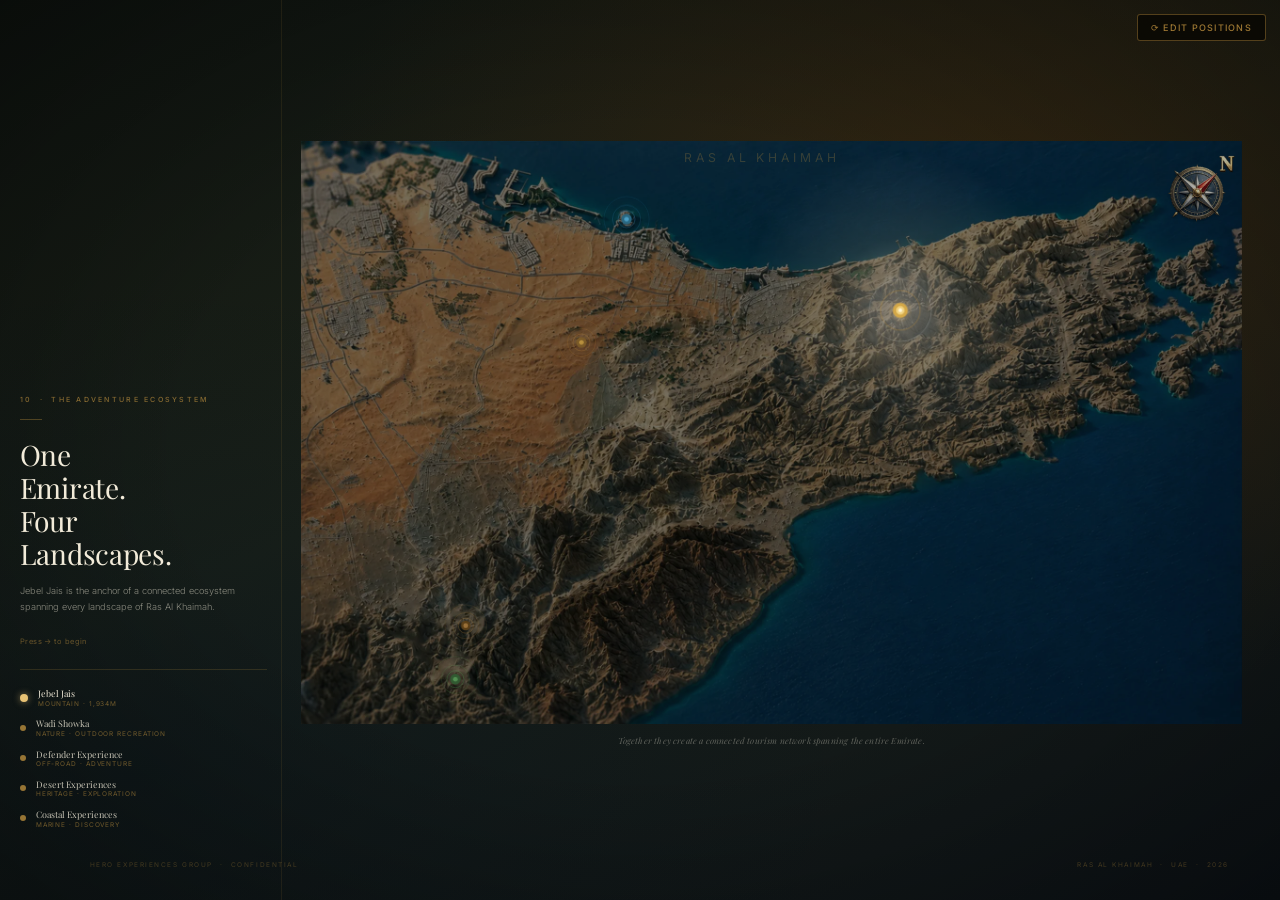
==== commit 2c609cc6: "Optimize presentation assets as WebP" ====
--- a/sample-slide-10.html
+++ b/sample-slide-10.html
@@ -231,6 +231,12 @@
 }
 .ep-btn:hover { background:rgba(196,149,64,.22); color:rgba(196,149,64,1); }
 .ep-btn.ok { background:rgba(60,140,60,.18); border-color:rgba(80,200,80,.35); color:rgba(130,220,130,.9); }
+/* Real card images — suppress placeholder crosshatch + "IMAGE" text */
+.card-img.has-img::before,  .card-img.has-img::after,
+.acard-img.has-img::before, .acard-img.has-img::after { display:none; }
+.card-img.has-img img, .acard-img.has-img img {
+  position:absolute; inset:0; width:100%; height:100%; object-fit:cover; display:block;
+}
 /* Show dashed outline on cards in edit mode */
 #mapSvg[data-edit="true"] .card-wrap,
 #mapSvg[data-edit="true"] .acard-wrap { outline:1px dashed rgba(196,149,64,.35) !important; }
@@ -419,7 +425,7 @@
   </defs>
 
   <!-- BACKGROUND MAP IMAGE (behind everything) -->
-  <image href="Jebel jais map.jpg"
+  <image href="Jebel jais map.webp"
        x="0" y="0" width="1000" height="620"
        preserveAspectRatio="none"/>
 
@@ -473,9 +479,8 @@
   -->
   <g id="subg-coastal">
     <path class="sub-line" id="sl-coastal-0" d="M 346,83 C 259,127 228,97 177,99"/>
-    <path class="sub-line" id="sl-coastal-1" d="M 346,83 C 383,64 404,132 434,131"/>
-    <path class="sub-line" id="sl-coastal-2" d="M 346,83 C 293,162 372,290 287,323"/>
-    <path class="sub-line" id="sl-coastal-3" d="M 346,83 C 377,156 363,328 447,353"/>
+    <path class="sub-line" id="sl-coastal-1" d="M 346,83 C 293,162 372,290 287,323"/>
+    <path class="sub-line" id="sl-coastal-2" d="M 346,83 C 377,156 363,328 447,353"/>
   </g>
   <g id="subg-desert">
     <path class="sub-line" id="sl-desert-0" d="M 298,214 C 263,142 208,117 169,106"/>
@@ -501,7 +506,6 @@
   <!-- Sub-node dots at card entry points -->
   <g id="snodes-coastal">
     <circle class="sub-node" cx="177" cy="99"  r="4" fill="#4A9EC4"/>
-    <circle class="sub-node" cx="434" cy="131" r="4" fill="#4A9EC4"/>
     <circle class="sub-node" cx="287" cy="323" r="4" fill="#4A9EC4"/>
     <circle class="sub-node" cx="447" cy="353" r="4" fill="#4A9EC4"/>
   </g>
@@ -530,13 +534,13 @@
        ═══════════════════════════════════════════════════ -->
 
   <!-- Coastal: x=140,y=380 → x:140-305 clears Desert(348) ✓, Coastal node x=118<140 ✓ -->
-  <foreignObject class="loc-card" id="lcard-coastal" x="406" y="11" width="165" height="220" data-loc="coastal">
+  <foreignObject class="loc-card" id="lcard-coastal" x="404" y="41" width="165" height="220" data-loc="coastal">
     <div xmlns="http://www.w3.org/1999/xhtml" class="card-wrap" style="--img-a:#0D2535;--img-b:#06181E;">
-      <div class="card-img" style="height:110px;"></div>
+      <div class="card-img has-img" style="height:110px;"><img src="assets/images/interactive map images/Coastal experience/Coastal discovery.webp" alt="Coastal"/></div>
       <div class="card-body">
         <p class="card-title">Coastal Experiences</p>
         <p class="card-type">Marine · Discovery</p>
-        <p class="card-desc">Marine adventure, island exploration, and coastal discovery along RAK's shoreline.</p>
+        <p class="card-desc">Pearl experiences, signature boating, and coastal discovery along RAK's shoreline.</p>
       </div>
     </div>
   </foreignObject>
@@ -544,7 +548,7 @@
   <!-- Desert: x=170,y=290 → x:170-335, Desert node x=348>335 ✓, Coastal node x=118<170 ✓ -->
   <foreignObject class="loc-card" id="lcard-desert" x="36" y="20" width="165" height="220" data-loc="desert">
     <div xmlns="http://www.w3.org/1999/xhtml" class="card-wrap" style="--img-a:#2A1A08;--img-b:#1A1205;">
-      <div class="card-img" style="height:110px;"></div>
+      <div class="card-img has-img" style="height:110px;"><img src="assets/images/interactive map images/Desert %26 Heritage/Heritage and Culture.webp" alt="Desert"/></div>
       <div class="card-body">
         <p class="card-title">Desert Experiences</p>
         <p class="card-type">Heritage · Exploration</p>
@@ -556,7 +560,7 @@
   <!-- Defender: x=360,y=200 → x:360-525, Desert x=348<360 ✓, Wadi x=626>525 ✓, JJ x=754>525 ✓ -->
   <foreignObject class="loc-card" id="lcard-defender" x="290" y="298" width="165" height="220" data-loc="defender">
     <div xmlns="http://www.w3.org/1999/xhtml" class="card-wrap" style="--img-a:#1E1408;--img-b:#281A0A;">
-      <div class="card-img" style="height:110px;"></div>
+      <div class="card-img has-img" style="height:110px;"><img src="assets/images/interactive map images/Defender/Defender driving.webp" alt="Defender"/></div>
       <div class="card-body">
         <p class="card-title">Defender Experience</p>
         <p class="card-type">Off-Road · Adventure</p>
@@ -568,7 +572,7 @@
   <!-- Wadi: x=654,y=410 → x:654-819, Wadi node x=626<654 ✓, JJ y=188<410 ✓ -->
   <foreignObject class="loc-card" id="lcard-wadi" x="2" y="284" width="165" height="207" data-loc="wadi">
     <div xmlns="http://www.w3.org/1999/xhtml" class="card-wrap" style="--img-a:#0E2010;--img-b:#0A1A0C;">
-      <div class="card-img" style="height:110px;"></div>
+      <div class="card-img has-img" style="height:110px;"><img src="assets/images/interactive map images/Wadi/Mountain heritage camp.webp" alt="Wadi"/></div>
       <div class="card-body">
         <p class="card-title">Wadi Showka</p>
         <p class="card-type">Nature · Recreation</p>
@@ -582,29 +586,23 @@
        2×2 grid per location — all cleared of non-parent nodes.
        ═══════════════════════════════════════════════════ -->
 
-  <!-- COASTAL 2×2 -->
+  <!-- COASTAL (3 cards — Island Exploration removed) -->
   <g id="scards-coastal">
     <foreignObject class="act-card" id="sc-c1" x="37" y="6" width="140" height="186">
       <div xmlns="http://www.w3.org/1999/xhtml" class="acard-wrap" style="--img-a:#0D2535;--img-b:#06181E;">
-        <div class="acard-img" style="height:96px;"></div>
-        <div class="acard-body"><p class="acard-title">Coastal Events</p><p class="acard-sub">Signature experiences</p></div>
-      </div>
-    </foreignObject>
-    <foreignObject class="act-card" id="sc-c2" x="434" y="38" width="140" height="186">
-      <div xmlns="http://www.w3.org/1999/xhtml" class="acard-wrap" style="--img-a:#0A2030;--img-b:#061820;">
-        <div class="acard-img" style="height:96px;"></div>
-        <div class="acard-body"><p class="acard-title">Island Exploration</p><p class="acard-sub">Off-shore discovery</p></div>
+        <div class="acard-img has-img" style="height:96px;"><img src="assets/images/interactive map images/Coastal experience/Boat Experience.webp" alt="Boating"/></div>
+        <div class="acard-body"><p class="acard-title">Signature Boating Experiences</p><p class="acard-sub">Signature experiences</p></div>
       </div>
     </foreignObject>
     <foreignObject class="act-card" id="sc-c3" x="147" y="230" width="140" height="186">
       <div xmlns="http://www.w3.org/1999/xhtml" class="acard-wrap" style="--img-a:#061A28;--img-b:#041220;">
-        <div class="acard-img" style="height:96px;"></div>
-        <div class="acard-body"><p class="acard-title">Marine Adventure</p><p class="acard-sub">Water-based activities</p></div>
-      </div>
-    </foreignObject>
-    <foreignObject class="act-card" id="sc-c4" x="447" y="260" width="140" height="186">
+        <div class="acard-img has-img" style="height:96px;"><img src="assets/images/interactive map images/Coastal experience/pearl-experience.webp" alt="Pearl"/></div>
+        <div class="acard-body"><p class="acard-title">Pearl Experiences</p><p class="acard-sub">Water-based activities</p></div>
+      </div>
+    </foreignObject>
+    <foreignObject class="act-card" id="sc-c4" x="424" y="155" width="140" height="186">
       <div xmlns="http://www.w3.org/1999/xhtml" class="acard-wrap" style="--img-a:#0A2030;--img-b:#081828;">
-        <div class="acard-img" style="height:96px;"></div>
+        <div class="acard-img has-img" style="height:96px;"><img src="assets/images/interactive map images/Coastal experience/Coastal discovery.webp" alt="Coastal Discovery"/></div>
         <div class="acard-body"><p class="acard-title">Coastal Discovery</p><p class="acard-sub">Guided exploration</p></div>
       </div>
     </foreignObject>
@@ -614,25 +612,25 @@
   <g id="scards-desert">
     <foreignObject class="act-card" id="sc-d1" x="29" y="13" width="140" height="186">
       <div xmlns="http://www.w3.org/1999/xhtml" class="acard-wrap" style="--img-a:#2A1A08;--img-b:#1A1004;">
-        <div class="acard-img" style="height:96px;"></div>
+        <div class="acard-img has-img" style="height:96px;"><img src="assets/images/interactive map images/Desert %26 Heritage/Heritage and Culture.webp" alt="Heritage"/></div>
         <div class="acard-body"><p class="acard-title">Heritage Experiences</p><p class="acard-sub">Cultural immersion</p></div>
       </div>
     </foreignObject>
     <foreignObject class="act-card" id="sc-d2" x="433" y="80" width="140" height="186">
       <div xmlns="http://www.w3.org/1999/xhtml" class="acard-wrap" style="--img-a:#281606;--img-b:#180E04;">
-        <div class="acard-img" style="height:96px;"></div>
+        <div class="acard-img has-img" style="height:96px;"><img src="assets/images/interactive map images/Desert %26 Heritage/Sanctuary camp.webp" alt="Desert Exploration"/></div>
         <div class="acard-body"><p class="acard-title">Desert Exploration</p><p class="acard-sub">Guided off-road</p></div>
       </div>
     </foreignObject>
     <foreignObject class="act-card" id="sc-d3" x="288" y="344" width="140" height="186">
       <div xmlns="http://www.w3.org/1999/xhtml" class="acard-wrap" style="--img-a:#101020;--img-b:#080812;">
-        <div class="acard-img" style="height:96px;"></div>
+        <div class="acard-img has-img" style="height:96px;"><img src="assets/images/interactive map images/Desert %26 Heritage/Stargazing.webp" alt="Stargazing"/></div>
         <div class="acard-body"><p class="acard-title">Stargazing Programmes</p><p class="acard-sub">Dark sky experiences</p></div>
       </div>
     </foreignObject>
     <foreignObject class="act-card" id="sc-d4" x="22" y="281" width="140" height="186">
       <div xmlns="http://www.w3.org/1999/xhtml" class="acard-wrap" style="--img-a:#1A2210;--img-b:#0E1A08;">
-        <div class="acard-img" style="height:96px;"></div>
+        <div class="acard-img has-img" style="height:96px;"><img src="assets/images/interactive map images/Desert %26 Heritage/Conservation Tourism.webp" alt="Conservation"/></div>
         <div class="acard-body"><p class="acard-title">Conservation Tourism</p><p class="acard-sub">Protected landscapes</p></div>
       </div>
     </foreignObject>
@@ -642,25 +640,25 @@
   <g id="scards-defender">
     <foreignObject class="act-card" id="sc-df1" x="82" y="180" width="140" height="186">
       <div xmlns="http://www.w3.org/1999/xhtml" class="acard-wrap" style="--img-a:#201408;--img-b:#140E04;">
-        <div class="acard-img" style="height:96px;"></div>
+        <div class="acard-img has-img" style="height:96px;"><img src="assets/images/interactive map images/Defender/Defender driving.webp" alt="Defender Driving"/></div>
         <div class="acard-body"><p class="acard-title">Defender Driving</p><p class="acard-sub">Official experience</p></div>
       </div>
     </foreignObject>
     <foreignObject class="act-card" id="sc-df2" x="435" y="36" width="140" height="186">
       <div xmlns="http://www.w3.org/1999/xhtml" class="acard-wrap" style="--img-a:#221810;--img-b:#16100A;">
-        <div class="acard-img" style="height:96px;"></div>
+        <div class="acard-img has-img" style="height:96px;"><img src="assets/images/interactive map images/Defender/Corporate experiences.webp" alt="Corporate"/></div>
         <div class="acard-body"><p class="acard-title">Corporate Experiences</p><p class="acard-sub">Team adventures</p></div>
       </div>
     </foreignObject>
     <foreignObject class="act-card" id="sc-df3" x="303" y="417" width="140" height="186">
       <div xmlns="http://www.w3.org/1999/xhtml" class="acard-wrap" style="--img-a:#1E1206;--img-b:#120C04;">
-        <div class="acard-img" style="height:96px;"></div>
+        <div class="acard-img has-img" style="height:96px;"><img src="assets/images/interactive map images/Defender/Training and certification.webp" alt="Training"/></div>
         <div class="acard-body"><p class="acard-title">Training & Certification</p><p class="acard-sub">Professional courses</p></div>
       </div>
     </foreignObject>
     <foreignObject class="act-card" id="sc-df4" x="551" y="321" width="140" height="186">
       <div xmlns="http://www.w3.org/1999/xhtml" class="acard-wrap" style="--img-a:#1C1408;--img-b:#100E06;">
-        <div class="acard-img" style="height:96px;"></div>
+        <div class="acard-img has-img" style="height:96px;"><img src="assets/images/interactive map images/Defender/Vehicle launch.webp" alt="Vehicle Launch"/></div>
         <div class="acard-body"><p class="acard-title">Vehicle Launch Events</p><p class="acard-sub">Automotive tourism</p></div>
       </div>
     </foreignObject>
@@ -670,35 +668,26 @@
   <g id="scards-wadi">
     <foreignObject class="act-card" id="sc-w1" x="5" y="245" width="140" height="186">
       <div xmlns="http://www.w3.org/1999/xhtml" class="acard-wrap" style="--img-a:#0E2010;--img-b:#081408;">
-        <div class="acard-img" style="height:96px;"></div>
-        <div class="acard-body">
-          <p class="acard-title">Mountain Heritage Camp</p>
-          <p class="acard-sub">Overnight stays</p>
-        </div>
+        <div class="acard-img has-img" style="height:96px;"><img src="assets/images/interactive map images/Wadi/Mountain heritage camp.webp" alt="Heritage Camp"/></div>
+        <div class="acard-body"><p class="acard-title">Mountain Heritage Camp</p><p class="acard-sub">Overnight stays</p></div>
       </div>
     </foreignObject>
     <foreignObject class="act-card" id="sc-w2" x="129" y="55" width="140" height="186">
       <div xmlns="http://www.w3.org/1999/xhtml" class="acard-wrap" style="--img-a:#0C1E0E;--img-b:#071208;">
-        <div class="acard-img" style="height:96px;"></div>
+        <div class="acard-img has-img" style="height:96px;"><img src="assets/images/interactive map images/Wadi/Hiking and trails.webp" alt="Hiking"/></div>
         <div class="acard-body"><p class="acard-title">Hiking & Trail Networks</p><p class="acard-sub">Guided treks</p></div>
       </div>
     </foreignObject>
     <foreignObject class="act-card" id="sc-w3" x="253" y="310" width="140" height="186">
       <div xmlns="http://www.w3.org/1999/xhtml" class="acard-wrap" style="--img-a:#121E10;--img-b:#0A1608;">
-        <div class="acard-img" style="height:96px;"></div>
-        <div class="acard-body">
-          <p class="acard-title">School Programmes</p>
-          <p class="acard-sub">Youth adventure</p>
-        </div>
+        <div class="acard-img has-img" style="height:96px;"><img src="assets/images/interactive map images/Wadi/School adventure programs.webp" alt="School"/></div>
+        <div class="acard-body"><p class="acard-title">School Programmes</p><p class="acard-sub">Youth adventure</p></div>
       </div>
     </foreignObject>
     <foreignObject class="act-card" id="sc-w4" x="403" y="447" width="140" height="162">
       <div xmlns="http://www.w3.org/1999/xhtml" class="acard-wrap" style="--img-a:#0E1E12;--img-b:#08140A;">
-        <div class="acard-img" style="height:80px;"></div>
-        <div class="acard-body">
-          <p class="acard-title">Wellness Retreats</p>
-          <p class="acard-sub">Nature therapy</p>
-        </div>
+        <div class="acard-img has-img" style="height:80px;"><img src="assets/images/interactive map images/Wadi/Wellness Retreat.webp" alt="Wellness"/></div>
+        <div class="acard-body"><p class="acard-title">Wellness Retreats</p><p class="acard-sub">Nature therapy</p></div>
       </div>
     </foreignObject>
   </g>
@@ -711,19 +700,19 @@
   <g id="iconLayer">
     <foreignObject class="loc-icon" id="icon-jj" x="671" y="149" width="84" height="118">
       <div xmlns="http://www.w3.org/1999/xhtml" class="icon-pop">
-        <div class="icon-disc"><img src="assets/images/icon/jebel ali.png" alt="Jebel Jais"/></div>
+        <div class="icon-disc"><img src="assets/images/icon/jebel ali.webp" alt="Jebel Jais"/></div>
         <div class="icon-label-box"><span class="icon-name">Jebel Jais</span><span class="icon-cat">Mountain</span></div>
       </div>
     </foreignObject>
     <foreignObject class="loc-icon" id="icon-coastal" x="255" y="29" width="84" height="118">
       <div xmlns="http://www.w3.org/1999/xhtml" class="icon-pop">
-        <div class="icon-disc"><img src="assets/images/icon/Al marjan.png" alt="Coastal"/></div>
+        <div class="icon-disc"><img src="assets/images/icon/Al marjan.webp" alt="Coastal"/></div>
         <div class="icon-label-box"><span class="icon-name">Coastal</span><span class="icon-cat">Marine</span></div>
       </div>
     </foreignObject>
     <foreignObject class="loc-icon" id="icon-desert" x="203" y="184" width="84" height="118">
       <div xmlns="http://www.w3.org/1999/xhtml" class="icon-pop">
-        <div class="icon-disc"><img src="assets/images/icon/desert experience.png" alt="Desert"/></div>
+        <div class="icon-disc"><img src="assets/images/icon/desert experience.webp" alt="Desert"/></div>
         <div class="icon-label-box"><span class="icon-name">Desert</span><span class="icon-cat">Heritage</span></div>
       </div>
     </foreignObject>
@@ -735,7 +724,7 @@
     </foreignObject>
     <foreignObject class="loc-icon" id="icon-wadi" x="62" y="527" width="84" height="118">
       <div xmlns="http://www.w3.org/1999/xhtml" class="icon-pop">
-        <div class="icon-disc"><img src="assets/images/icon/Wadi Shoka.png" alt="Wadi Showka"/></div>
+        <div class="icon-disc"><img src="assets/images/icon/Wadi Shoka.webp" alt="Wadi Showka"/></div>
         <div class="icon-label-box"><span class="icon-name">Wadi Showka</span><span class="icon-cat">Nature</span></div>
       </div>
     </foreignObject>
@@ -796,7 +785,7 @@
   <g id="lineHandles" style="display:none"></g>
 
   <!-- DECORATIVE -->
-  <image href="assets/images/icon/compass.png" x="921" y="14" width="72" height="72" opacity=".88"/>
+  <image href="assets/images/icon/compass.webp" x="921" y="14" width="72" height="72" opacity=".88"/>
   <text x="490" y="22" text-anchor="middle" font-family="'Inter',sans-serif" font-size="13" fill="rgba(196,149,64,.25)" letter-spacing=".32em">RAS AL KHAIMAH</text>
 
   </svg>
@@ -847,6 +836,9 @@
 
 <script>
 (function () {
+  /* When embedded in the deck index, use postMessage instead of keydown */
+  const embedded = window.parent !== window;
+
   const svg     = document.getElementById('mapSvg');
   const hint    = document.getElementById('hint');
   const caption = document.getElementById('mapCaption');
@@ -976,11 +968,22 @@
   let stepIndex = 0;
 
   function goToStep(idx) {
+    if (embedded) {
+      if (idx > STEPS.length - 1) {
+        window.parent.postMessage({src:'s10', type:'advanceDeck'}, '*');
+        return;
+      }
+      if (idx < 0) {
+        window.parent.postMessage({src:'s10', type:'backDeck'}, '*');
+        return;
+      }
+    }
     idx = Math.max(0, Math.min(STEPS.length - 1, idx));
     stepIndex = idx;
     const next = STEPS[idx];
     if (next === 'main') setState('main', {choreograph: state === 'resting'});
     else setState(next);
+    if (embedded) window.parent.postMessage({src:'s10', type:'stepChange', step: stepIndex}, '*');
   }
 
   /* Click: Jebel Jais node */
@@ -1023,26 +1026,52 @@
     });
   });
 
-  /* Keyboard / clicker:
-       Forward  → ArrowRight, ArrowDown, PageDown, Space, Enter
-       Backward → ArrowLeft,  ArrowUp,   PageUp,   Backspace
-       Reset    → Escape
-  */
-  document.addEventListener('keydown', e => {
-    if (editMode) { if (e.key === 'Escape') exitEdit(); return; }
-    switch (e.key) {
+  /* ── Key processing (shared by keydown + postMessage) ── */
+  function processKey(key) {
+    switch (key) {
       case 'ArrowRight': case 'ArrowDown': case 'PageDown': case ' ': case 'Enter':
-        e.preventDefault();
         goToStep(stepIndex + 1);
         break;
       case 'ArrowLeft': case 'ArrowUp': case 'PageUp': case 'Backspace':
-        e.preventDefault();
         goToStep(stepIndex - 1);
         break;
       case 'Escape':
         stepIndex = 0;
         setState('resting');
+        if (embedded) window.parent.postMessage({src:'s10', type:'stepChange', step:0}, '*');
         break;
+    }
+  }
+
+  if (!embedded) {
+    /* Standalone keyboard handler */
+    document.addEventListener('keydown', e => {
+      if (editMode) { if (e.key === 'Escape') exitEdit(); return; }
+      e.preventDefault();
+      processKey(e.key);
+    });
+  } else {
+    /* When embedded: relay keypresses up to parent, which sends them back via postMessage */
+    const NAV_KEYS = ['ArrowRight','ArrowDown','PageDown',' ','Enter','ArrowLeft','ArrowUp','PageUp','Backspace','Escape'];
+    document.addEventListener('keydown', e => {
+      if (editMode) { if (e.key === 'Escape') exitEdit(); return; }
+      if (NAV_KEYS.includes(e.key)) {
+        e.preventDefault();
+        window.parent.postMessage({src:'s10', type:'parentKey', key: e.key}, '*');
+      }
+    });
+  }
+
+  /* PostMessage handler — receives keys from parent deck */
+  window.addEventListener('message', e => {
+    if (!e.data) return;
+    if (e.data.type === 'key') {
+      if (editMode) return;
+      processKey(e.data.key);
+    }
+    if (e.data.type === 'reset') {
+      stepIndex = 0;
+      setState('resting');
     }
   });
 
@@ -1081,8 +1110,9 @@
       {id:'lcard-wadi',     label:'Wadi card'    },
     ],
     'coastal':  [
-      {id:'sc-c1',label:'Coastal Events'   }, {id:'sc-c2',label:'Island Exploration'},
-      {id:'sc-c3',label:'Marine Adventure' }, {id:'sc-c4',label:'Coastal Discovery' },
+      {id:'sc-c1',label:'Boating Exp.'    },
+      {id:'sc-c3',label:'Pearl Exp.'      },
+      {id:'sc-c4',label:'Coastal Discovery'},
     ],
     'desert': [
       {id:'sc-d1',label:'Heritage Exp.'   }, {id:'sc-d2',label:'Desert Exploration'},
@@ -1232,10 +1262,9 @@
   /* ── Sub-line control points (4 lines × 4 locations) ────────────── */
   const subLineControls = {
     coastal: [
-      { cp1:{x:259,y:127}, cp2:{x:228,y: 97}, end:{x:177,y: 99} },
-      { cp1:{x:383,y: 64}, cp2:{x:404,y:132}, end:{x:434,y:131} },
-      { cp1:{x:293,y:162}, cp2:{x:372,y:290}, end:{x:287,y:323} },
-      { cp1:{x:377,y:156}, cp2:{x:363,y:328}, end:{x:447,y:353} },
+      { cp1:{x:259,y:127}, cp2:{x:228,y: 97}, end:{x:177,y: 99} }, // sc-c1
+      { cp1:{x:293,y:162}, cp2:{x:372,y:290}, end:{x:287,y:323} }, // sc-c3
+      { cp1:{x:377,y:156}, cp2:{x:363,y:328}, end:{x:447,y:353} }, // sc-c4
     ],
     desert: [
       { cp1:{x:263,y:142}, cp2:{x:208,y:117}, end:{x:169,y:106} },
@@ -1262,7 +1291,7 @@
   let subLoc = 'coastal'; // active location in Sub Lines tab
 
   const SUB_CARD_MAP = {
-    coastal:  ['sc-c1', 'sc-c2', 'sc-c3', 'sc-c4'],
+    coastal:  ['sc-c1', 'sc-c3', 'sc-c4'],
     desert:   ['sc-d1', 'sc-d2', 'sc-d3', 'sc-d4'],
     defender: ['sc-df1','sc-df2','sc-df3','sc-df4'],
     wadi:     ['sc-w1', 'sc-w2', 'sc-w3', 'sc-w4'],
